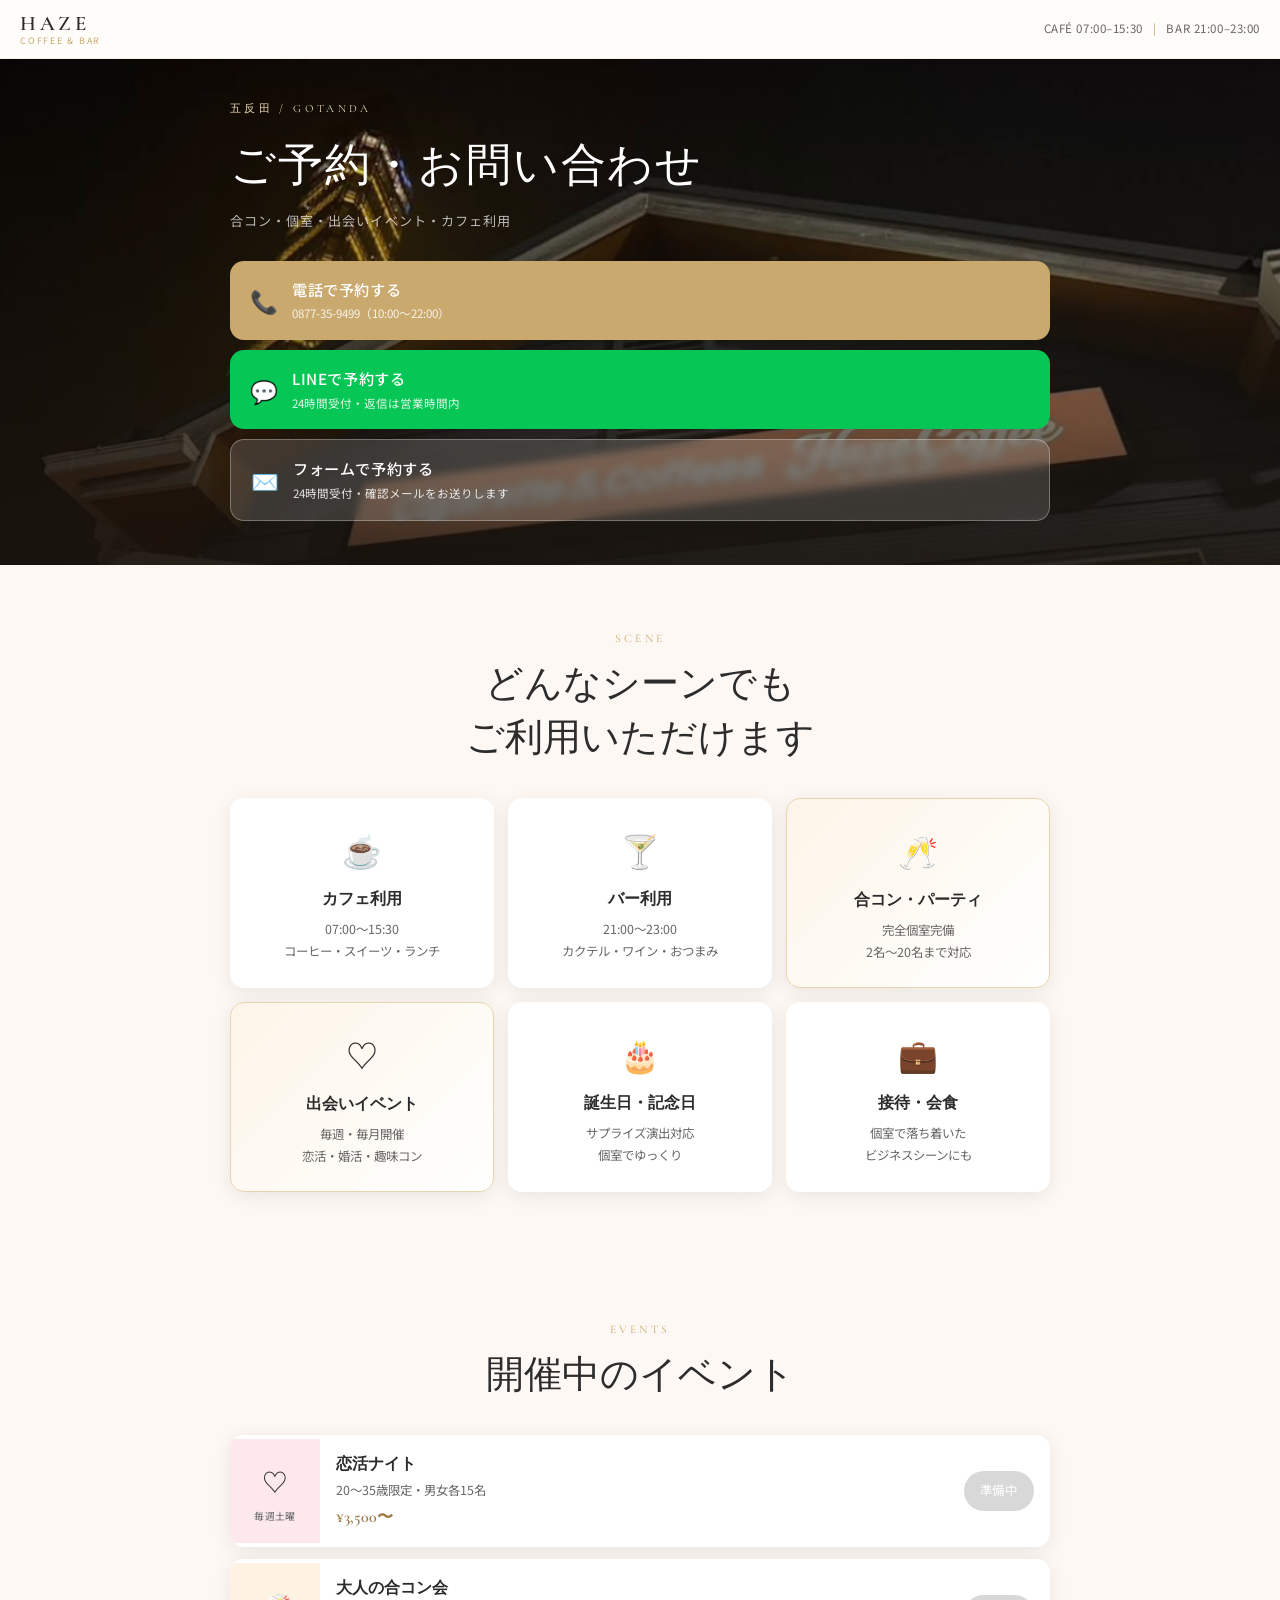
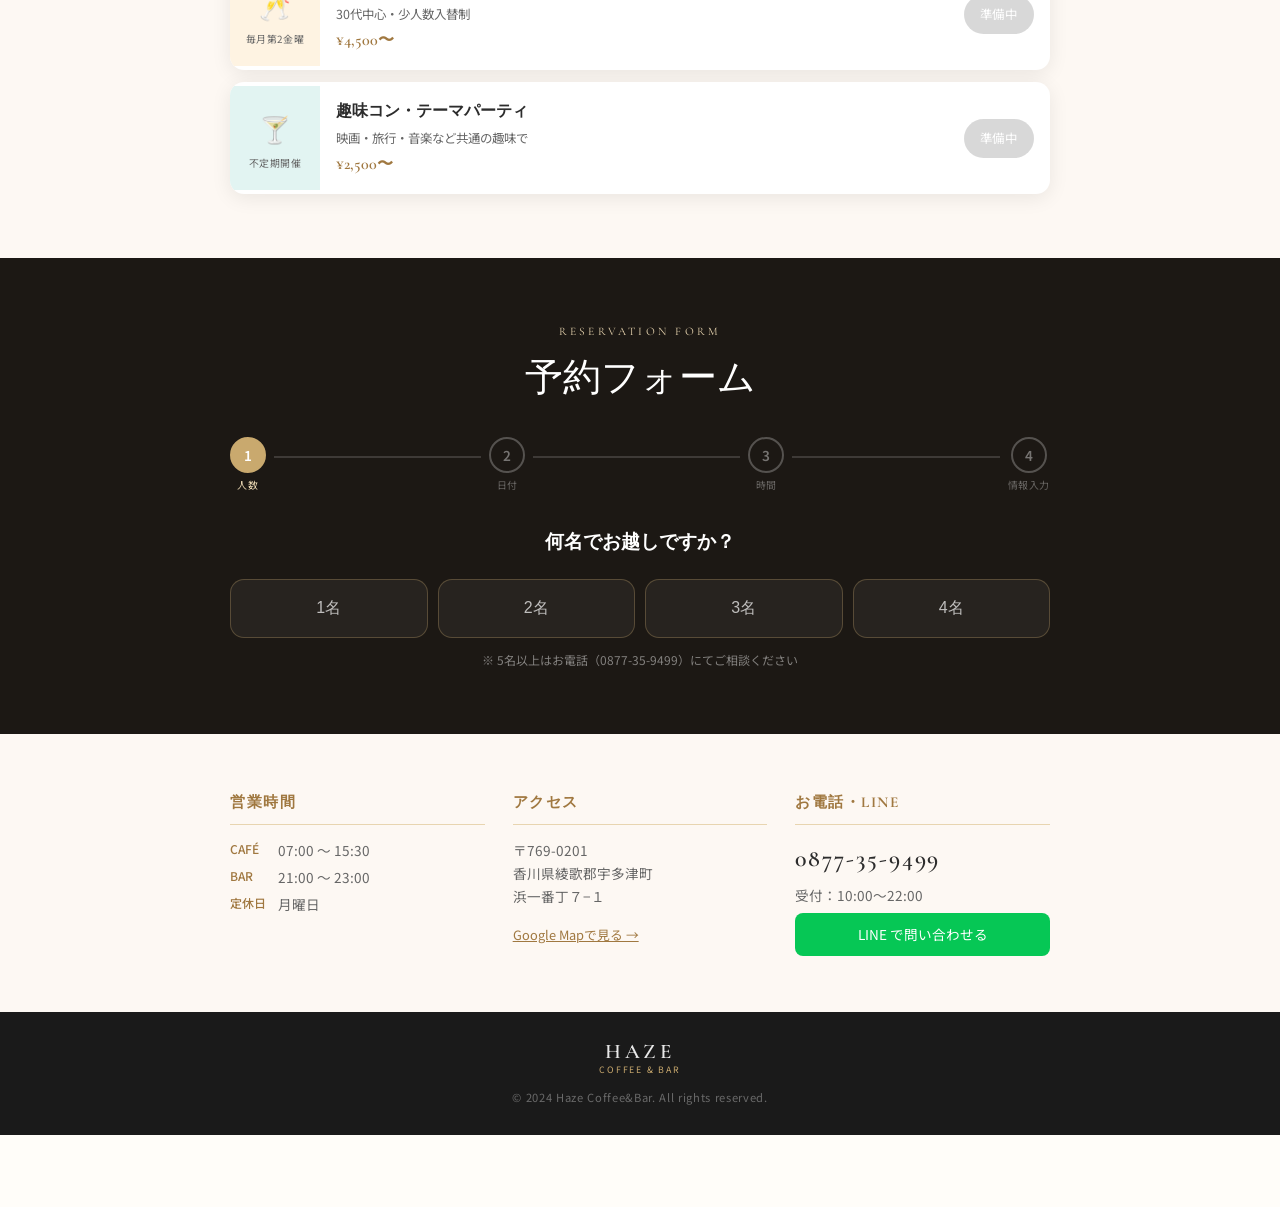
==== lp.html @ 1485261c "個室削除・2時間ブロック・キャンセル4スロット復元" ====
<!DOCTYPE html>
<html lang="ja">
<head>
  <meta charset="UTF-8">
  <meta name="viewport" content="width=device-width, initial-scale=1.0">
  <title>ご予約 | Haze Coffee&Bar</title>
  <meta name="description" content="Haze Coffee&Bar のご予約はこちら。合コン・個室・出会いイベント・カフェ利用など、お気軽にご予約ください。">
  <link rel="stylesheet" href="lp.css">
  <link rel="preconnect" href="https://fonts.googleapis.com">
  <link rel="preconnect" href="https://fonts.gstatic.com" crossorigin>
  <link href="https://fonts.googleapis.com/css2?family=Cormorant+Garamond:wght@300;400;600&family=Noto+Sans+JP:wght@300;400;500&display=swap" rel="stylesheet">
</head>
<body>

  <!-- ===== HEADER ===== -->
  <header class="lp-header">
    <a href="index.html" class="lp-logo">
      <span class="logo-main">HAZE</span>
      <span class="logo-sub">COFFEE &amp; BAR</span>
    </a>
    <div class="lp-header__hours">
      <span>CAFÉ 07:00–15:30</span>
      <span class="sep">|</span>
      <span>BAR 21:00–23:00</span>
    </div>
  </header>

  <!-- ===== HERO ===== -->
  <section class="lp-hero">
    <div class="lp-hero__img-wrap">
      <img src="images/img02_exterior.jpg" alt="外観・看板" class="lp-hero__img">
      <div class="lp-hero__overlay"></div>
    </div>
    <div class="lp-hero__content">
      <p class="lp-hero__eyebrow">五反田 / GOTANDA</p>
      <h1 class="lp-hero__title">ご予約・お問い合わせ</h1>
      <p class="lp-hero__sub">合コン・個室・出会いイベント・カフェ利用</p>
      <div class="lp-hero__cta-group">
        <a href="tel:0877-35-9499" class="cta-btn cta-btn--phone">
          <span class="cta-btn__icon">📞</span>
          <span class="cta-btn__text">
            <span class="cta-btn__label">電話で予約する</span>
            <span class="cta-btn__note">0877-35-9499（10:00〜22:00）</span>
          </span>
        </a>
        <a href="#" class="cta-btn cta-btn--line">
          <span class="cta-btn__icon">💬</span>
          <span class="cta-btn__text">
            <span class="cta-btn__label">LINEで予約する</span>
            <span class="cta-btn__note">24時間受付・返信は営業時間内</span>
          </span>
        </a>
        <a href="#form" class="cta-btn cta-btn--form">
          <span class="cta-btn__icon">✉️</span>
          <span class="cta-btn__text">
            <span class="cta-btn__label">フォームで予約する</span>
            <span class="cta-btn__note">24時間受付・確認メールをお送りします</span>
          </span>
        </a>
      </div>
    </div>
  </section>

  <!-- ===== USAGE SCENE ===== -->
  <section class="lp-scene">
    <div class="lp-container">
      <p class="lp-label">SCENE</p>
      <h2 class="lp-title">どんなシーンでも<br>ご利用いただけます</h2>
      <div class="scene-grid">
        <div class="scene-card">
          <div class="scene-card__icon">☕</div>
          <h3>カフェ利用</h3>
          <p>07:00〜15:30<br>コーヒー・スイーツ・ランチ</p>
        </div>
        <div class="scene-card">
          <div class="scene-card__icon">🍸</div>
          <h3>バー利用</h3>
          <p>21:00〜23:00<br>カクテル・ワイン・おつまみ</p>
        </div>
        <div class="scene-card highlight">
          <div class="scene-card__icon">🥂</div>
          <h3>合コン・パーティ</h3>
          <p>完全個室完備<br>2名〜20名まで対応</p>
        </div>
        <div class="scene-card highlight">
          <div class="scene-card__icon">♡</div>
          <h3>出会いイベント</h3>
          <p>毎週・毎月開催<br>恋活・婚活・趣味コン</p>
        </div>
        <div class="scene-card">
          <div class="scene-card__icon">🎂</div>
          <h3>誕生日・記念日</h3>
          <p>サプライズ演出対応<br>個室でゆっくり</p>
        </div>
        <div class="scene-card">
          <div class="scene-card__icon">💼</div>
          <h3>接待・会食</h3>
          <p>個室で落ち着いた<br>ビジネスシーンにも</p>
        </div>
      </div>
    </div>
  </section>

  <!-- ===== EVENTS ===== -->
  <section class="lp-events">
    <div class="lp-container">
      <p class="lp-label">EVENTS</p>
      <h2 class="lp-title">開催中のイベント</h2>
      <div class="event-list">
        <div class="event-item">
          <div class="event-item__left pink-bg">
            <span class="event-emoji">♡</span>
            <span class="event-freq">毎週土曜</span>
          </div>
          <div class="event-item__right">
            <h3>恋活ナイト</h3>
            <p>20〜35歳限定・男女各15名</p>
            <span class="event-price">¥3,500〜</span>
          </div>
          <a href="javascript:void(0)" class="event-apply btn--coming-soon">準備中</a>
        </div>
        <div class="event-item">
          <div class="event-item__left amber-bg">
            <span class="event-emoji">🥂</span>
            <span class="event-freq">毎月第2金曜</span>
          </div>
          <div class="event-item__right">
            <h3>大人の合コン会</h3>
            <p>30代中心・少人数入替制</p>
            <span class="event-price">¥4,500〜</span>
          </div>
          <a href="javascript:void(0)" class="event-apply btn--coming-soon">準備中</a>
        </div>
        <div class="event-item">
          <div class="event-item__left teal-bg">
            <span class="event-emoji">🍸</span>
            <span class="event-freq">不定期開催</span>
          </div>
          <div class="event-item__right">
            <h3>趣味コン・テーマパーティ</h3>
            <p>映画・旅行・音楽など共通の趣味で</p>
            <span class="event-price">¥2,500〜</span>
          </div>
          <a href="javascript:void(0)" class="event-apply btn--coming-soon">準備中</a>
        </div>
      </div>
    </div>
  </section>

  <!-- ===== FORM ===== -->
  <section class="lp-form" id="form">
    <div class="lp-container">
      <p class="lp-label light">RESERVATION FORM</p>
      <h2 class="lp-title light">予約フォーム</h2>

      <!-- ステップ表示 -->
      <div class="steps-bar">
        <div class="step-dot active" data-step="1"><span>1</span><small>人数</small></div>
        <div class="step-line"></div>
        <div class="step-dot" data-step="2"><span>2</span><small>日付</small></div>
        <div class="step-line"></div>
        <div class="step-dot" data-step="3"><span>3</span><small>時間</small></div>
        <div class="step-line"></div>
        <div class="step-dot" data-step="4"><span>4</span><small>情報入力</small></div>
      </div>

      <!-- STEP 1：人数＋席タイプ -->
      <div class="step-panel active" id="step1">
        <h3 class="step-title">何名でお越しですか？</h3>
        <div class="guest-grid">
          <button class="guest-btn" data-num="1">1名</button>
          <button class="guest-btn" data-num="2">2名</button>
          <button class="guest-btn" data-num="3">3名</button>
          <button class="guest-btn" data-num="4">4名</button>
        </div>
        <p class="step-note">※ 5名以上はお電話（0877-35-9499）にてご相談ください</p>

        <!-- 席タイプ選択（人数選択後に表示） -->
        <div id="seatTypeGroup" style="display:none">
          <h3 class="step-title" style="margin-top:28px">ご希望の席タイプは？</h3>
          <div class="seat-type-grid">
            <button class="seat-btn" data-type="table">🪑 テーブル席</button>
            <button class="seat-btn" data-type="counter">🍺 カウンター</button>
          </div>
        </div>
      </div>

      <!-- STEP 2：日付 -->
      <div class="step-panel" id="step2">
        <h3 class="step-title">ご希望の日付を選んでください</h3>
        <input type="date" id="pickDate" class="date-input">
        <p class="step-note">※ 月曜日は定休日です</p>
        <div class="step-nav">
          <button class="back-btn" onclick="goStep(1)">← 戻る</button>
          <button class="next-btn" id="dateNextBtn" disabled>次へ →</button>
        </div>
      </div>

      <!-- STEP 3：時間 -->
      <div class="step-panel" id="step3">
        <h3 class="step-title">ご希望の時間を選んでください</h3>
        <div id="timeLoading" class="time-loading">空き状況を確認中...</div>
        <div id="timeError" class="time-error" style="display:none"></div>
        <div id="cafeTimes" style="display:none">
          <p class="time-section-label">☕ CAFÉ TIME（07:00〜15:30）</p>
          <div class="time-grid" id="cafeGrid"></div>
        </div>
        <div id="barTimes" style="display:none">
          <p class="time-section-label">🍸 BAR TIME（21:00〜23:00）</p>
          <div class="time-grid" id="barGrid"></div>
        </div>
        <div class="step-nav">
          <button class="back-btn" onclick="goStep(2)">← 戻る</button>
        </div>
      </div>

      <!-- STEP 4：情報入力 -->
      <div class="step-panel" id="step4">
        <div class="reserve-summary">
          <span id="summaryGuests"></span>
          <span class="sep">｜</span>
          <span id="summaryDate"></span>
          <span class="sep">｜</span>
          <span id="summaryTime"></span>
        </div>

        <form class="lp-reserve-form" id="lpForm" novalidate>
          <input type="hidden" name="guests_num"  id="hiddenGuests">
          <input type="hidden" name="date"         id="hiddenDate">
          <input type="hidden" name="time"         id="hiddenTime">
          <input type="hidden" name="purpose"      id="hiddenPurpose" value="cafe">
          <input type="hidden" name="seat_type"    id="hiddenSeatType" value="table">

          <!-- バー時間帯のみ表示：利用目的（任意） -->
          <div class="lp-form-group" id="barPurposeGroup" style="display:none">
            <label>ご利用目的（任意）</label>
            <div class="purpose-grid bar-purpose-grid">
              <label class="purpose-btn"><input type="radio" name="barPurpose" value="goukon"><span>合コン</span></label>
              <label class="purpose-btn purpose-btn--disabled"><input type="radio" name="barPurpose" value="event" disabled><span>イベント参加<br><small class="coming-tag">準備中</small></span></label>
              <label class="purpose-btn"><input type="radio" name="barPurpose" value="party"><span>貸切パーティ</span></label>
            </div>
            <p class="purpose-note">※ 未選択の場合は通常のバー利用となります</p>
          </div>

          <div class="lp-form-row">
            <div class="lp-form-group">
              <label>お名前 <span class="req">*</span></label>
              <input type="text" name="name" placeholder="山田 太郎" required>
            </div>
            <div class="lp-form-group">
              <label>電話番号 <span class="req">*</span></label>
              <input type="tel" name="phone" placeholder="090-0000-0000" required>
            </div>
          </div>

          <div class="lp-form-group">
            <label>メールアドレス <span class="req">*</span></label>
            <input type="email" name="email" placeholder="example@email.com" required>
          </div>

          <div class="lp-form-group">
            <label>ご要望・ご質問</label>
            <textarea name="message" rows="3" placeholder="アレルギー、サプライズ希望など何でもお気軽に。"></textarea>
          </div>

          <button type="submit" class="lp-submit-btn">予約を確定する</button>
        </form>

        <div class="step-nav" style="margin-top:12px">
          <button class="back-btn" onclick="goStep(3)">← 時間を選び直す</button>
        </div>
      </div>

      <div id="formMessage"></div>
    </div>
  </section>

  <!-- ===== INFO ===== -->
  <section class="lp-info">
    <div class="lp-container">
      <div class="info-grid">
        <div class="info-block">
          <h3>営業時間</h3>
          <dl>
            <dt>CAFÉ</dt><dd>07:00 〜 15:30</dd>
            <dt>BAR</dt><dd>21:00 〜 23:00</dd>
            <dt>定休日</dt><dd>月曜日</dd>
          </dl>
        </div>
        <div class="info-block">
          <h3>アクセス</h3>
          <p>〒769-0201<br>香川県綾歌郡宇多津町<br>浜一番丁７−１</p>
          <a href="https://maps.google.com/maps?q=〒769-0201+香川県綾歌郡宇多津町浜一番丁７−１" target="_blank" rel="noopener" class="map-link">Google Mapで見る →</a>
        </div>
        <div class="info-block">
          <h3>お電話・LINE</h3>
          <a href="tel:0877-35-9499" class="big-phone">0877-35-9499</a>
          <p class="phone-note">受付：10:00〜22:00</p>
          <a href="#" class="line-btn">LINE で問い合わせる</a>
        </div>
      </div>
    </div>
  </section>

  <!-- ===== FOOTER ===== -->
  <footer class="lp-footer">
    <a href="index.html" class="lp-footer__logo">
      <span class="logo-main">HAZE</span>
      <span class="logo-sub">COFFEE &amp; BAR</span>
    </a>
    <p class="lp-footer__copy">&copy; 2024 Haze Coffee&amp;Bar. All rights reserved.</p>
  </footer>

  <!-- ===== FIXED CTA (スマホ用) ===== -->
  <div class="fixed-cta">
    <a href="tel:03-0000-0000" class="fixed-cta__btn fixed-cta__phone">📞 電話</a>
    <a href="#" class="fixed-cta__btn fixed-cta__line">💬 LINE</a>
    <a href="#form" class="fixed-cta__btn fixed-cta__form">✉ 予約フォーム</a>
  </div>

  <script src="lp.js"></script>
</body>
</html>
---- lp.css ----
/* ===== RESET & BASE ===== */
*, *::before, *::after { box-sizing: border-box; margin: 0; padding: 0; }

:root {
  --cream: #fdf8f3;
  --warm-white: #fffdf9;
  --gold: #c9a96e;
  --gold-dark: #a07840;
  --gold-light: #e8d5b0;
  --charcoal: #2c2c2c;
  --dark: #1a1a1a;
  --dark-bar: #1c1814;
  --mid-gray: #666;
  --light-gray: #f5f0ea;
  --pink: #e8758a;
  --pink-light: #fce8ed;
  --amber: #d4870a;
  --amber-light: #fef3e2;
  --teal: #3a8f85;
  --teal-light: #e2f4f2;
  --font-serif: 'Cormorant Garamond', Georgia, serif;
  --font-sans: 'Noto Sans JP', sans-serif;
  --transition: 0.3s ease;
  --shadow: 0 4px 20px rgba(0,0,0,0.08);
  --shadow-hover: 0 8px 32px rgba(0,0,0,0.14);
  --radius: 14px;
}

html { scroll-behavior: smooth; font-size: 16px; }
body {
  font-family: var(--font-sans);
  color: var(--charcoal);
  background: var(--warm-white);
  line-height: 1.7;
  overflow-x: hidden;
  padding-bottom: 72px; /* fixed CTAの高さ分 */
}
a { color: inherit; text-decoration: none; }
img { max-width: 100%; display: block; }

/* ===== CONTAINER ===== */
.lp-container {
  max-width: 860px;
  margin: 0 auto;
  padding: 0 20px;
}

/* ===== LABEL & TITLE ===== */
.lp-label {
  font-family: var(--font-serif);
  font-size: 0.72rem;
  letter-spacing: 0.28em;
  color: var(--gold);
  text-transform: uppercase;
  margin-bottom: 10px;
}
.lp-label.light { color: var(--gold-light); }

.lp-title {
  font-family: var(--font-serif);
  font-size: clamp(1.7rem, 4vw, 2.4rem);
  font-weight: 400;
  line-height: 1.4;
  color: var(--charcoal);
  margin-bottom: 32px;
}
.lp-title.light { color: #fff; }

/* ===== LOGO ===== */
.logo-main {
  font-family: var(--font-serif);
  font-size: 1.3rem;
  font-weight: 600;
  letter-spacing: 0.18em;
}
.logo-sub {
  font-size: 0.55rem;
  letter-spacing: 0.2em;
  color: var(--gold);
  display: block;
}

/* ===== HEADER ===== */
.lp-header {
  position: sticky;
  top: 0;
  z-index: 100;
  background: rgba(255,253,249,0.95);
  backdrop-filter: blur(10px);
  border-bottom: 1px solid rgba(201,169,110,0.15);
  padding: 12px 20px;
  display: flex;
  align-items: center;
  justify-content: space-between;
  gap: 16px;
}
.lp-logo { display: flex; flex-direction: column; line-height: 1.15; }
.lp-logo .logo-main { color: var(--charcoal); }

.lp-header__hours {
  display: flex;
  gap: 10px;
  font-size: 0.72rem;
  color: var(--mid-gray);
  letter-spacing: 0.05em;
  white-space: nowrap;
}
.lp-header__hours .sep { color: var(--gold); }

/* ===== HERO ===== */
.lp-hero {
  position: relative;
  min-height: 500px;
  display: flex;
  align-items: flex-end;
}

.lp-hero__img-wrap {
  position: absolute;
  inset: 0;
  overflow: hidden;
}
.lp-hero__img {
  width: 100%;
  height: 100%;
  object-fit: cover;
  object-position: center 40%;
}
.lp-hero__overlay {
  position: absolute;
  inset: 0;
  background: linear-gradient(to top, rgba(26,20,14,0.85) 0%, rgba(26,20,14,0.3) 60%, transparent 100%);
}

.lp-hero__content {
  position: relative;
  z-index: 2;
  width: 100%;
  max-width: 860px;
  margin: 0 auto;
  padding: 40px 20px 44px;
}

.lp-hero__eyebrow {
  font-family: var(--font-serif);
  font-size: 0.7rem;
  letter-spacing: 0.3em;
  color: var(--gold-light);
  margin-bottom: 10px;
}
.lp-hero__title {
  font-family: var(--font-serif);
  font-size: clamp(1.8rem, 5vw, 2.8rem);
  font-weight: 400;
  color: #fff;
  margin-bottom: 6px;
  letter-spacing: 0.04em;
}
.lp-hero__sub {
  font-size: 0.82rem;
  color: rgba(255,255,255,0.7);
  letter-spacing: 0.08em;
  margin-bottom: 28px;
}

/* ===== CTA BUTTONS ===== */
.lp-hero__cta-group {
  display: flex;
  flex-direction: column;
  gap: 10px;
}

.cta-btn {
  display: flex;
  align-items: center;
  gap: 14px;
  padding: 16px 20px;
  border-radius: var(--radius);
  transition: all var(--transition);
  cursor: pointer;
}
.cta-btn:hover { transform: translateY(-2px); box-shadow: var(--shadow-hover); }

.cta-btn--phone {
  background: var(--gold);
  color: #fff;
}
.cta-btn--phone:hover { background: var(--gold-dark); }

.cta-btn--line {
  background: #06c755;
  color: #fff;
}
.cta-btn--line:hover { background: #05a847; }

.cta-btn--form {
  background: rgba(255,255,255,0.15);
  color: #fff;
  border: 1px solid rgba(255,255,255,0.3);
  backdrop-filter: blur(4px);
}
.cta-btn--form:hover { background: rgba(255,255,255,0.25); }

.cta-btn__icon { font-size: 1.4rem; flex-shrink: 0; }
.cta-btn__text { display: flex; flex-direction: column; gap: 2px; }
.cta-btn__label { font-weight: 500; font-size: 0.95rem; letter-spacing: 0.04em; }
.cta-btn__note { font-size: 0.72rem; opacity: 0.85; }

/* ===== SCENE ===== */
.lp-scene {
  padding: 64px 0;
  background: var(--cream);
  text-align: center;
}

.scene-grid {
  display: grid;
  grid-template-columns: repeat(3, 1fr);
  gap: 14px;
}

.scene-card {
  background: #fff;
  border-radius: var(--radius);
  padding: 24px 16px;
  box-shadow: var(--shadow);
  transition: transform var(--transition), box-shadow var(--transition);
}
.scene-card:hover { transform: translateY(-4px); box-shadow: var(--shadow-hover); }
.scene-card.highlight {
  background: linear-gradient(135deg, #fdf5e8 0%, #fff 100%);
  border: 1.5px solid var(--gold-light);
}

.scene-card__icon { font-size: 2rem; margin-bottom: 10px; }
.scene-card h3 {
  font-family: var(--font-serif);
  font-size: 1rem;
  font-weight: 600;
  margin-bottom: 6px;
  color: var(--charcoal);
}
.scene-card p {
  font-size: 0.78rem;
  color: var(--mid-gray);
  line-height: 1.7;
}

/* ===== PRIVATE ===== */
.lp-private {
  padding: 64px 0;
  background: var(--warm-white);
  text-align: center;
}

.room-list {
  display: flex;
  flex-direction: column;
  gap: 20px;
}

.room-item {
  display: grid;
  grid-template-columns: 200px 1fr;
  gap: 0;
  background: #fff;
  border-radius: var(--radius);
  overflow: hidden;
  box-shadow: var(--shadow);
  text-align: left;
  position: relative;
  transition: box-shadow var(--transition);
}
.room-item:hover { box-shadow: var(--shadow-hover); }
.room-item--featured { border: 2px solid var(--gold); }

.room-popular {
  position: absolute;
  top: 12px; left: 12px;
  background: var(--gold);
  color: #fff;
  font-size: 0.68rem;
  letter-spacing: 0.06em;
  padding: 3px 10px;
  border-radius: 50px;
  font-weight: 500;
  z-index: 2;
}

.room-item img {
  width: 200px;
  height: 100%;
  object-fit: cover;
}

.room-item__body {
  padding: 20px;
  display: flex;
  flex-direction: column;
  justify-content: center;
  gap: 6px;
}

.room-badge {
  display: inline-block;
  background: var(--light-gray);
  color: var(--gold-dark);
  font-size: 0.7rem;
  letter-spacing: 0.08em;
  padding: 3px 10px;
  border-radius: 50px;
  width: fit-content;
}

.room-item h3 {
  font-family: var(--font-serif);
  font-size: 1.15rem;
  color: var(--charcoal);
}
.room-item p {
  font-size: 0.82rem;
  color: var(--mid-gray);
  line-height: 1.7;
}

.room-cta {
  display: inline-block;
  margin-top: 8px;
  padding: 9px 20px;
  border-radius: 50px;
  border: 1.5px solid var(--charcoal);
  font-size: 0.78rem;
  letter-spacing: 0.06em;
  color: var(--charcoal);
  width: fit-content;
  transition: all var(--transition);
}
.room-cta:hover { background: var(--charcoal); color: #fff; }
.room-cta--gold {
  background: var(--gold);
  color: #fff;
  border-color: var(--gold);
}
.room-cta--gold:hover { background: var(--gold-dark); border-color: var(--gold-dark); }

/* ===== EVENTS ===== */
.lp-events {
  padding: 64px 0;
  background: var(--cream);
  text-align: center;
}

.event-list {
  display: flex;
  flex-direction: column;
  gap: 12px;
}

.event-item {
  background: #fff;
  border-radius: var(--radius);
  overflow: hidden;
  display: flex;
  align-items: center;
  box-shadow: var(--shadow);
  transition: box-shadow var(--transition);
}
.event-item:hover { box-shadow: var(--shadow-hover); }

.event-item__left {
  width: 90px;
  flex-shrink: 0;
  display: flex;
  flex-direction: column;
  align-items: center;
  justify-content: center;
  padding: 20px 10px;
  gap: 6px;
}
.pink-bg { background: var(--pink-light); }
.amber-bg { background: var(--amber-light); }
.teal-bg { background: var(--teal-light); }

.event-emoji { font-size: 1.6rem; }
.event-freq { font-size: 0.62rem; color: var(--mid-gray); letter-spacing: 0.04em; text-align: center; line-height: 1.4; }

.event-item__right {
  flex: 1;
  padding: 16px;
  text-align: left;
}
.event-item h3 {
  font-family: var(--font-serif);
  font-size: 1rem;
  font-weight: 600;
  margin-bottom: 2px;
}
.event-item p { font-size: 0.78rem; color: var(--mid-gray); }
.event-price {
  font-family: var(--font-serif);
  font-size: 1rem;
  font-weight: 600;
  color: var(--gold-dark);
}

.event-apply {
  flex-shrink: 0;
  margin-right: 16px;
  padding: 9px 16px;
  background: var(--gold);
  color: #fff;
  border-radius: 50px;
  font-size: 0.78rem;
  letter-spacing: 0.06em;
  transition: all var(--transition);
  white-space: nowrap;
}
.event-apply:hover { background: var(--gold-dark); transform: translateY(-1px); }

/* ===== FORM ===== */
.lp-form {
  padding: 64px 0;
  background: var(--dark-bar);
  text-align: center;
}

.lp-form__note {
  font-size: 0.8rem;
  color: rgba(255,255,255,0.55);
  margin-bottom: 32px;
  margin-top: -20px;
}

.lp-reserve-form {
  background: rgba(255,255,255,0.05);
  border: 1px solid rgba(201,169,110,0.2);
  border-radius: 20px;
  padding: 32px 28px;
  text-align: left;
}

.lp-form-group { margin-bottom: 20px; }
.lp-form-row {
  display: grid;
  grid-template-columns: 1fr 1fr;
  gap: 16px;
  margin-bottom: 20px;
}

.lp-form-group label {
  display: block;
  font-size: 0.78rem;
  letter-spacing: 0.08em;
  color: rgba(255,255,255,0.65);
  margin-bottom: 8px;
}
.req { color: var(--gold); }

/* Purpose radio grid */
.purpose-grid {
  display: grid;
  grid-template-columns: repeat(3, 1fr);
  gap: 8px;
}
.purpose-btn {
  cursor: pointer;
}
.purpose-btn input { display: none; }
.purpose-btn span {
  display: block;
  padding: 10px 8px;
  border-radius: 8px;
  border: 1.5px solid rgba(201,169,110,0.25);
  font-size: 0.8rem;
  text-align: center;
  color: rgba(255,255,255,0.6);
  transition: all var(--transition);
}
.purpose-btn input:checked + span {
  background: var(--gold);
  border-color: var(--gold);
  color: #fff;
  font-weight: 500;
}
.purpose-btn:hover span { border-color: var(--gold); color: rgba(255,255,255,0.9); }

.lp-form-group input,
.lp-form-group select,
.lp-form-group textarea {
  width: 100%;
  background: rgba(255,255,255,0.07);
  border: 1px solid rgba(201,169,110,0.25);
  border-radius: 8px;
  padding: 12px 14px;
  font-family: var(--font-sans);
  font-size: 0.9rem;
  color: #fff;
  outline: none;
  transition: border-color var(--transition);
}
.lp-form-group input::placeholder,
.lp-form-group textarea::placeholder { color: rgba(255,255,255,0.28); }
.lp-form-group input:focus,
.lp-form-group select:focus,
.lp-form-group textarea:focus { border-color: var(--gold); }
.lp-form-group select option { background: #2c2520; color: #fff; }

.lp-submit-btn {
  width: 100%;
  padding: 16px;
  background: var(--gold);
  color: #fff;
  border: none;
  border-radius: 50px;
  font-family: var(--font-sans);
  font-size: 1rem;
  letter-spacing: 0.1em;
  cursor: pointer;
  transition: all var(--transition);
  font-weight: 500;
}
.lp-submit-btn:hover { background: var(--gold-dark); transform: translateY(-2px); box-shadow: 0 6px 20px rgba(201,169,110,0.4); }

/* ===== INFO ===== */
.lp-info {
  padding: 56px 0;
  background: var(--cream);
}

.info-grid {
  display: grid;
  grid-template-columns: repeat(3, 1fr);
  gap: 28px;
}

.info-block h3 {
  font-family: var(--font-serif);
  font-size: 0.95rem;
  letter-spacing: 0.1em;
  color: var(--gold-dark);
  margin-bottom: 14px;
  padding-bottom: 8px;
  border-bottom: 1px solid var(--gold-light);
}
.info-block dl {
  display: grid;
  grid-template-columns: auto 1fr;
  gap: 4px 12px;
}
.info-block dt { font-size: 0.75rem; color: var(--gold-dark); font-weight: 500; white-space: nowrap; }
.info-block dd { font-size: 0.85rem; color: var(--mid-gray); }
.info-block p { font-size: 0.85rem; color: var(--mid-gray); line-height: 1.7; margin-bottom: 6px; }
.station { font-size: 0.78rem; color: var(--mid-gray); }

.map-link {
  display: inline-block;
  font-size: 0.8rem;
  color: var(--gold-dark);
  text-decoration: underline;
  margin-top: 10px;
  transition: color var(--transition);
}
.map-link:hover { color: var(--charcoal); }

.big-phone {
  display: block;
  font-family: var(--font-serif);
  font-size: 1.5rem;
  font-weight: 600;
  color: var(--charcoal);
  letter-spacing: 0.08em;
  margin-bottom: 4px;
}
.big-phone:hover { color: var(--gold-dark); }
.phone-note { font-size: 0.75rem; color: var(--mid-gray); margin-bottom: 16px; }

.line-btn {
  display: block;
  padding: 10px 16px;
  background: #06c755;
  color: #fff;
  border-radius: 8px;
  font-size: 0.85rem;
  text-align: center;
  transition: background var(--transition);
}
.line-btn:hover { background: #05a847; }

/* ===== FOOTER ===== */
.lp-footer {
  background: var(--dark);
  padding: 28px 20px;
  display: flex;
  flex-direction: column;
  align-items: center;
  gap: 12px;
}
.lp-footer__logo { display: flex; flex-direction: column; align-items: center; line-height: 1.2; }
.lp-footer__logo .logo-main { color: rgba(255,255,255,0.9); }
.lp-footer__copy { font-size: 0.7rem; color: rgba(255,255,255,0.35); letter-spacing: 0.06em; }

/* ===== FIXED CTA ===== */
.fixed-cta {
  position: fixed;
  bottom: 0; left: 0; right: 0;
  z-index: 200;
  display: flex;
  height: 60px;
  box-shadow: 0 -2px 16px rgba(0,0,0,0.15);
}
.fixed-cta__btn {
  flex: 1;
  display: flex;
  align-items: center;
  justify-content: center;
  font-size: 0.8rem;
  font-weight: 500;
  letter-spacing: 0.04em;
  color: #fff;
  transition: opacity var(--transition);
  gap: 6px;
}
.fixed-cta__btn:hover { opacity: 0.9; }
.fixed-cta__phone { background: var(--gold); }
.fixed-cta__line { background: #06c755; }
.fixed-cta__form { background: var(--charcoal); }

/* ===== STEPS BAR ===== */
.steps-bar {
  display: flex;
  align-items: center;
  justify-content: center;
  margin-bottom: 32px;
  gap: 0;
}
.step-dot {
  display: flex;
  flex-direction: column;
  align-items: center;
  gap: 4px;
}
.step-dot span {
  width: 36px; height: 36px;
  border-radius: 50%;
  border: 2px solid rgba(255,255,255,0.25);
  color: rgba(255,255,255,0.4);
  font-size: 0.85rem;
  font-weight: 600;
  display: flex; align-items: center; justify-content: center;
  transition: all 0.3s;
}
.step-dot small {
  font-size: 0.62rem;
  color: rgba(255,255,255,0.35);
  letter-spacing: 0.06em;
}
.step-dot.active span {
  background: var(--gold);
  border-color: var(--gold);
  color: #fff;
}
.step-dot.active small { color: var(--gold-light); }
.step-dot.completed span {
  background: rgba(201,169,110,0.3);
  border-color: var(--gold);
  color: var(--gold-light);
}
.step-line {
  flex: 1; height: 2px;
  background: rgba(255,255,255,0.15);
  margin: 0 8px;
  margin-bottom: 18px;
}

/* ===== STEP PANELS ===== */
.step-panel { display: none; }
.step-panel.active { display: block; animation: fadeIn 0.3s ease; }
@keyframes fadeIn { from { opacity:0; transform:translateY(10px); } to { opacity:1; transform:translateY(0); } }

.step-title {
  font-family: var(--font-serif);
  font-size: 1.2rem;
  color: #fff;
  text-align: center;
  margin-bottom: 20px;
}
.step-note {
  font-size: 0.75rem;
  color: rgba(255,255,255,0.45);
  text-align: center;
  margin-top: 12px;
}
.step-nav {
  display: flex;
  justify-content: flex-start;
  margin-top: 16px;
}
.back-btn {
  background: none;
  border: 1px solid rgba(255,255,255,0.25);
  color: rgba(255,255,255,0.55);
  padding: 8px 18px;
  border-radius: 50px;
  font-size: 0.8rem;
  cursor: pointer;
  transition: all 0.3s;
}
.back-btn:hover { border-color: rgba(255,255,255,0.5); color: #fff; }
.next-btn {
  background: var(--gold);
  border: none;
  color: #fff;
  padding: 12px 28px;
  border-radius: 50px;
  font-size: 0.9rem;
  cursor: pointer;
  font-weight: 500;
  transition: all 0.3s;
  display: block;
  width: 100%;
  margin-top: 16px;
}
.next-btn:disabled { background: rgba(201,169,110,0.3); cursor: not-allowed; }
.next-btn:not(:disabled):hover { background: var(--gold-dark); }

/* ===== GUEST BUTTONS ===== */
.guest-grid {
  display: grid;
  grid-template-columns: repeat(4, 1fr);
  gap: 10px;
}
.guest-btn {
  padding: 18px 10px;
  border-radius: var(--radius);
  border: 1.5px solid rgba(201,169,110,0.3);
  background: rgba(255,255,255,0.05);
  color: rgba(255,255,255,0.7);
  font-size: 1rem;
  font-weight: 500;
  cursor: pointer;
  transition: all 0.25s;
}
.guest-btn:hover { border-color: var(--gold); color: #fff; }
.guest-btn.selected {
  background: var(--gold);
  border-color: var(--gold);
  color: #fff;
}

/* バー目的選択（4択） */
.bar-purpose-grid {
  grid-template-columns: repeat(2, 1fr) !important;
}
.purpose-note {
  font-size: 0.72rem;
  color: rgba(255,255,255,0.4);
  margin-top: 8px;
}
/* 準備中の目的ボタン */
.purpose-btn--disabled {
  opacity: 0.4;
  cursor: not-allowed;
  pointer-events: none;
}
.coming-tag {
  display: block;
  font-size: 0.62rem;
  color: rgba(255,255,255,0.6);
  margin-top: 2px;
}

/* 席タイプ選択ボタン */
.seat-type-grid {
  display: grid;
  grid-template-columns: repeat(2, 1fr);
  gap: 12px;
}
.seat-btn {
  padding: 20px 10px;
  border-radius: var(--radius);
  border: 1.5px solid rgba(201,169,110,0.3);
  background: rgba(255,255,255,0.05);
  color: rgba(255,255,255,0.75);
  font-size: 1rem;
  cursor: pointer;
  transition: all 0.25s;
}
.seat-btn:hover { border-color: var(--gold); color: #fff; }
.seat-btn.selected { background: var(--gold); border-color: var(--gold); color: #fff; }

/* ===== DATE INPUT ===== */
.date-input {
  width: 100%;
  background: rgba(255,255,255,0.07);
  border: 1px solid rgba(201,169,110,0.25);
  border-radius: 8px;
  padding: 14px 16px;
  font-size: 1rem;
  color: #fff;
  outline: none;
  transition: border-color 0.3s;
}
.date-input:focus { border-color: var(--gold); }

/* ===== TIME SLOTS ===== */
.time-loading {
  text-align: center;
  color: rgba(255,255,255,0.5);
  font-size: 0.9rem;
  padding: 24px;
  animation: pulse 1.5s infinite;
}
@keyframes pulse { 0%,100%{opacity:1} 50%{opacity:0.4} }

.time-error {
  text-align: center;
  color: #ffaaaa;
  font-size: 0.85rem;
  padding: 16px;
  background: rgba(220,53,69,0.1);
  border-radius: 8px;
  border: 1px solid rgba(220,53,69,0.3);
}

.time-section-label {
  font-size: 0.78rem;
  letter-spacing: 0.1em;
  color: var(--gold-light);
  margin: 16px 0 10px;
}
.time-grid {
  display: grid;
  grid-template-columns: repeat(4, 1fr);
  gap: 8px;
  margin-bottom: 8px;
}
.time-btn {
  padding: 12px 4px;
  border-radius: 8px;
  border: 1.5px solid rgba(201,169,110,0.3);
  background: rgba(255,255,255,0.05);
  color: rgba(255,255,255,0.8);
  font-size: 0.82rem;
  cursor: pointer;
  transition: all 0.2s;
  white-space: pre-line;
  line-height: 1.3;
}
.time-btn:hover:not(:disabled) { border-color: var(--gold); color: #fff; background: rgba(201,169,110,0.1); }
.time-btn.selected { background: var(--gold); border-color: var(--gold); color: #fff; }
.time-btn--full { border-color: rgba(255,255,255,0.1); color: rgba(255,255,255,0.25); cursor: not-allowed; }

/* ===== SUMMARY ===== */
.reserve-summary {
  background: rgba(201,169,110,0.15);
  border: 1px solid rgba(201,169,110,0.35);
  border-radius: 10px;
  padding: 12px 16px;
  text-align: center;
  color: var(--gold-light);
  font-size: 0.9rem;
  margin-bottom: 20px;
  letter-spacing: 0.05em;
}
.reserve-summary .sep { margin: 0 8px; opacity: 0.5; }

/* ===== 準備中ボタン ===== */
/* 有効化するときは lp.html の「btn--coming-soon」を削除し
   「href="javascript:void(0)"」を「href="#form"」に戻してください */
.btn--coming-soon {
  opacity: 0.45 !important;
  cursor: not-allowed !important;
  pointer-events: none !important;
  background: #aaa !important;
  border-color: #aaa !important;
  color: #fff !important;
  position: relative;
}

/* ===== FORM MESSAGE ===== */
.form-message {
  padding: 16px 20px;
  border-radius: 10px;
  font-size: 0.9rem;
  line-height: 1.7;
  margin-bottom: 20px;
  white-space: pre-line;
}
.form-message--success {
  background: rgba(6,199,85,0.15);
  border: 1px solid rgba(6,199,85,0.4);
  color: #d4edda;
}
.form-message--error {
  background: rgba(220,53,69,0.15);
  border: 1px solid rgba(220,53,69,0.4);
  color: #f8d7da;
}

/* ===== RESPONSIVE ===== */
@media (max-width: 768px) {
  .scene-grid { grid-template-columns: repeat(2, 1fr); }
  .room-item { grid-template-columns: 130px 1fr; }
  .room-item img { width: 130px; }
  .info-grid { grid-template-columns: 1fr; gap: 24px; }
  .lp-form-row { grid-template-columns: 1fr; }
  .purpose-grid { grid-template-columns: repeat(2, 1fr); }
  .lp-header__hours { display: none; }
}

@media (max-width: 480px) {
  .scene-grid { grid-template-columns: repeat(2, 1fr); }
  .room-item { grid-template-columns: 1fr; }
  .room-item img { width: 100%; height: 180px; }
  .event-item__left { width: 76px; }
  .lp-reserve-form { padding: 24px 16px; }
  .purpose-grid { grid-template-columns: repeat(2, 1fr); }
}
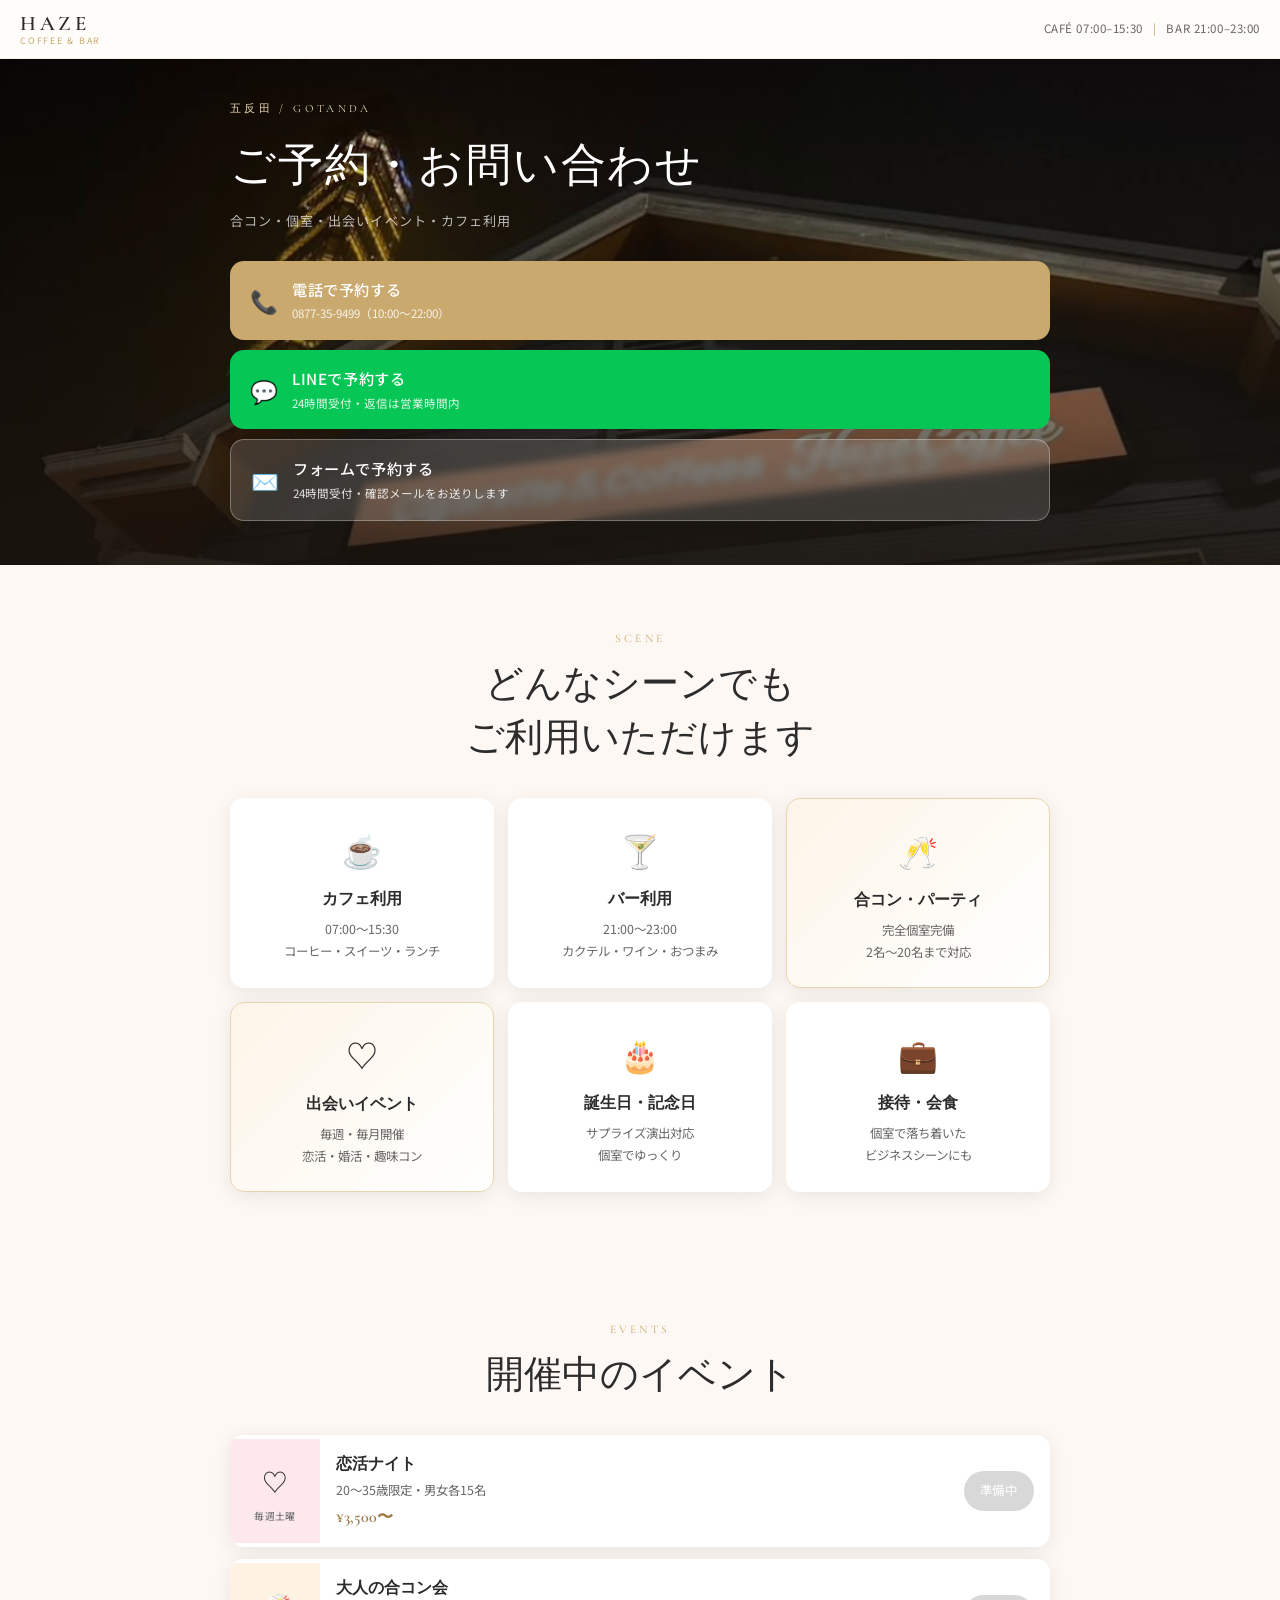
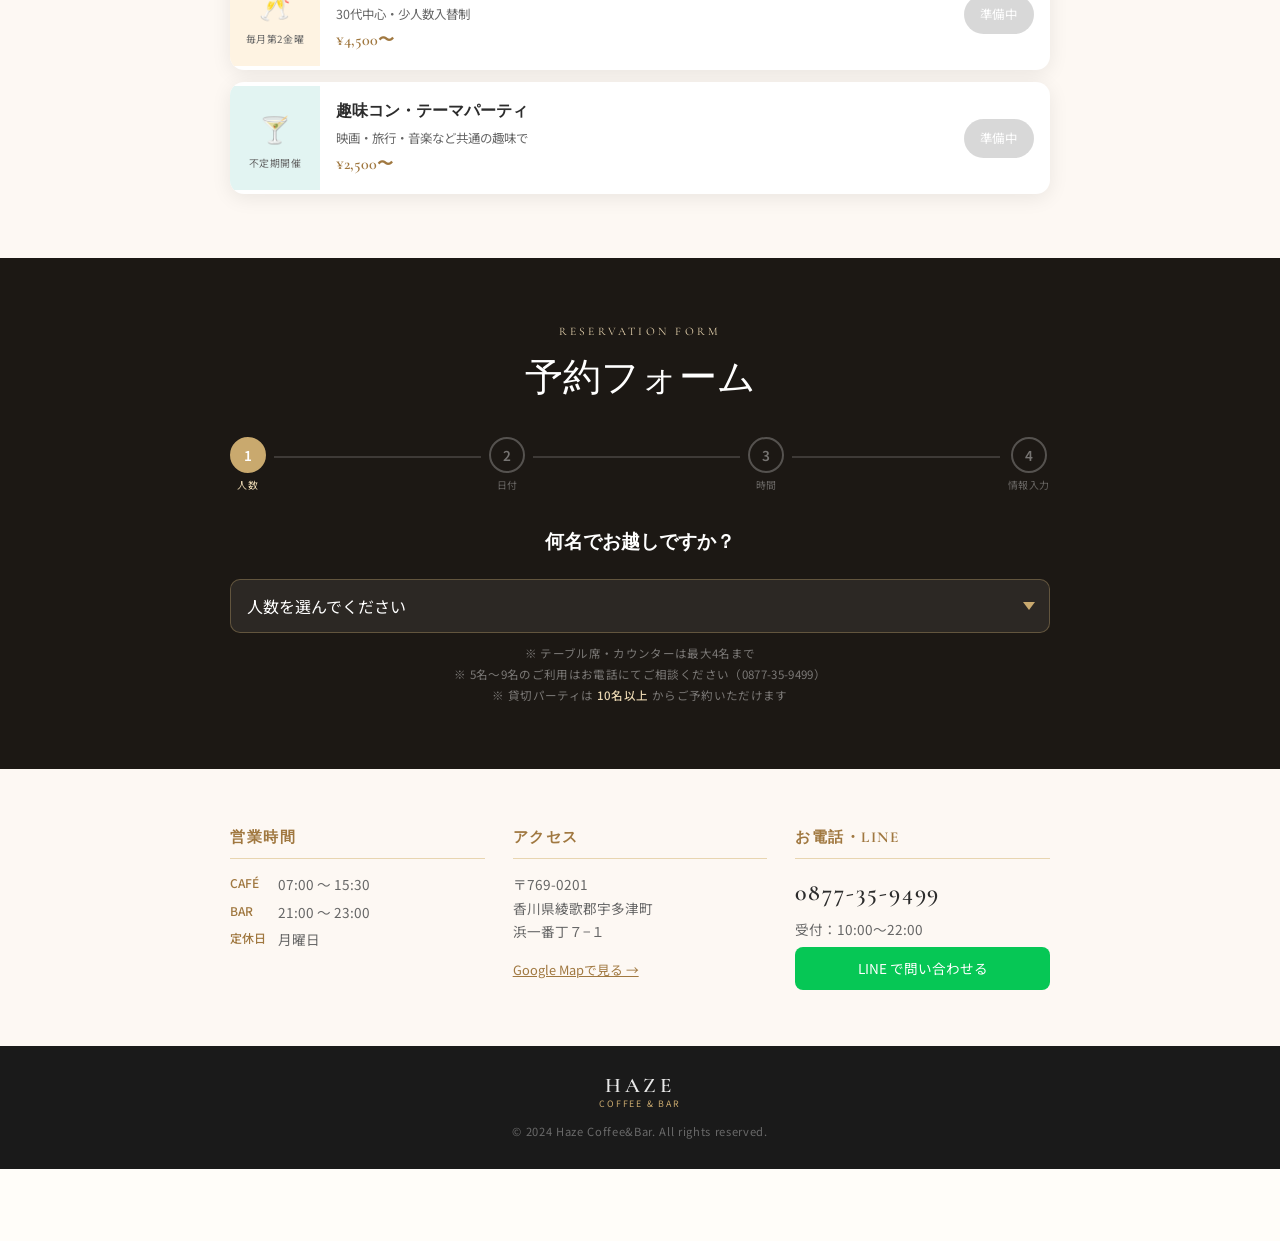
==== commit dd0c1fa8: "人数プルダウン1-20名・貸切10名以上制限・注意書き追加" ====
--- a/lp.html
+++ b/lp.html
@@ -167,13 +167,36 @@
       <!-- STEP 1：人数＋席タイプ -->
       <div class="step-panel active" id="step1">
         <h3 class="step-title">何名でお越しですか？</h3>
-        <div class="guest-grid">
-          <button class="guest-btn" data-num="1">1名</button>
-          <button class="guest-btn" data-num="2">2名</button>
-          <button class="guest-btn" data-num="3">3名</button>
-          <button class="guest-btn" data-num="4">4名</button>
-        </div>
-        <p class="step-note">※ 5名以上はお電話（0877-35-9499）にてご相談ください</p>
+
+        <select id="guestSelect" class="guest-select">
+          <option value="">人数を選んでください</option>
+          <option value="1">1名</option>
+          <option value="2">2名</option>
+          <option value="3">3名</option>
+          <option value="4">4名</option>
+          <option value="5">5名</option>
+          <option value="6">6名</option>
+          <option value="7">7名</option>
+          <option value="8">8名</option>
+          <option value="9">9名</option>
+          <option value="10">10名</option>
+          <option value="11">11名</option>
+          <option value="12">12名</option>
+          <option value="13">13名</option>
+          <option value="14">14名</option>
+          <option value="15">15名</option>
+          <option value="16">16名</option>
+          <option value="17">17名</option>
+          <option value="18">18名</option>
+          <option value="19">19名</option>
+          <option value="20">20名</option>
+        </select>
+
+        <div class="guest-notices">
+          <p class="notice-sm">※ テーブル席・カウンターは最大4名まで</p>
+          <p class="notice-sm">※ 5名〜9名のご利用はお電話にてご相談ください（0877-35-9499）</p>
+          <p class="notice-sm">※ 貸切パーティは <strong>10名以上</strong> からご予約いただけます</p>
+        </div>
 
         <!-- 席タイプ選択（人数選択後に表示） -->
         <div id="seatTypeGroup" style="display:none">
--- a/lp.css
+++ b/lp.css
@@ -747,9 +747,9 @@
   color: #fff;
 }
 
-/* バー目的選択（4択） */
+/* バー目的選択（3択） */
 .bar-purpose-grid {
-  grid-template-columns: repeat(2, 1fr) !important;
+  grid-template-columns: repeat(3, 1fr) !important;
 }
 .purpose-note {
   font-size: 0.72rem;
@@ -787,6 +787,46 @@
 }
 .seat-btn:hover { border-color: var(--gold); color: #fff; }
 .seat-btn.selected { background: var(--gold); border-color: var(--gold); color: #fff; }
+
+/* ===== GUEST SELECT (プルダウン) ===== */
+.guest-select {
+  width: 100%;
+  background: rgba(255,255,255,0.07);
+  border: 1.5px solid rgba(201,169,110,0.35);
+  border-radius: 10px;
+  padding: 14px 16px;
+  font-family: var(--font-sans);
+  font-size: 1rem;
+  color: #fff;
+  outline: none;
+  cursor: pointer;
+  transition: border-color 0.3s;
+  appearance: none;
+  -webkit-appearance: none;
+  background-image: url("data:image/svg+xml,%3Csvg xmlns='http://www.w3.org/2000/svg' width='12' height='8' viewBox='0 0 12 8'%3E%3Cpath fill='%23c9a96e' d='M6 8L0 0h12z'/%3E%3C/svg%3E");
+  background-repeat: no-repeat;
+  background-position: right 14px center;
+}
+.guest-select:focus { border-color: var(--gold); }
+.guest-select option { background: #2c2520; color: #fff; }
+
+/* 注意書き */
+.guest-notices {
+  margin-top: 12px;
+  display: flex;
+  flex-direction: column;
+  gap: 4px;
+}
+.notice-sm {
+  font-size: 0.72rem;
+  color: rgba(255,255,255,0.42);
+  letter-spacing: 0.03em;
+  line-height: 1.5;
+}
+.notice-sm strong {
+  color: var(--gold-light);
+  font-weight: 500;
+}
 
 /* ===== DATE INPUT ===== */
 .date-input {
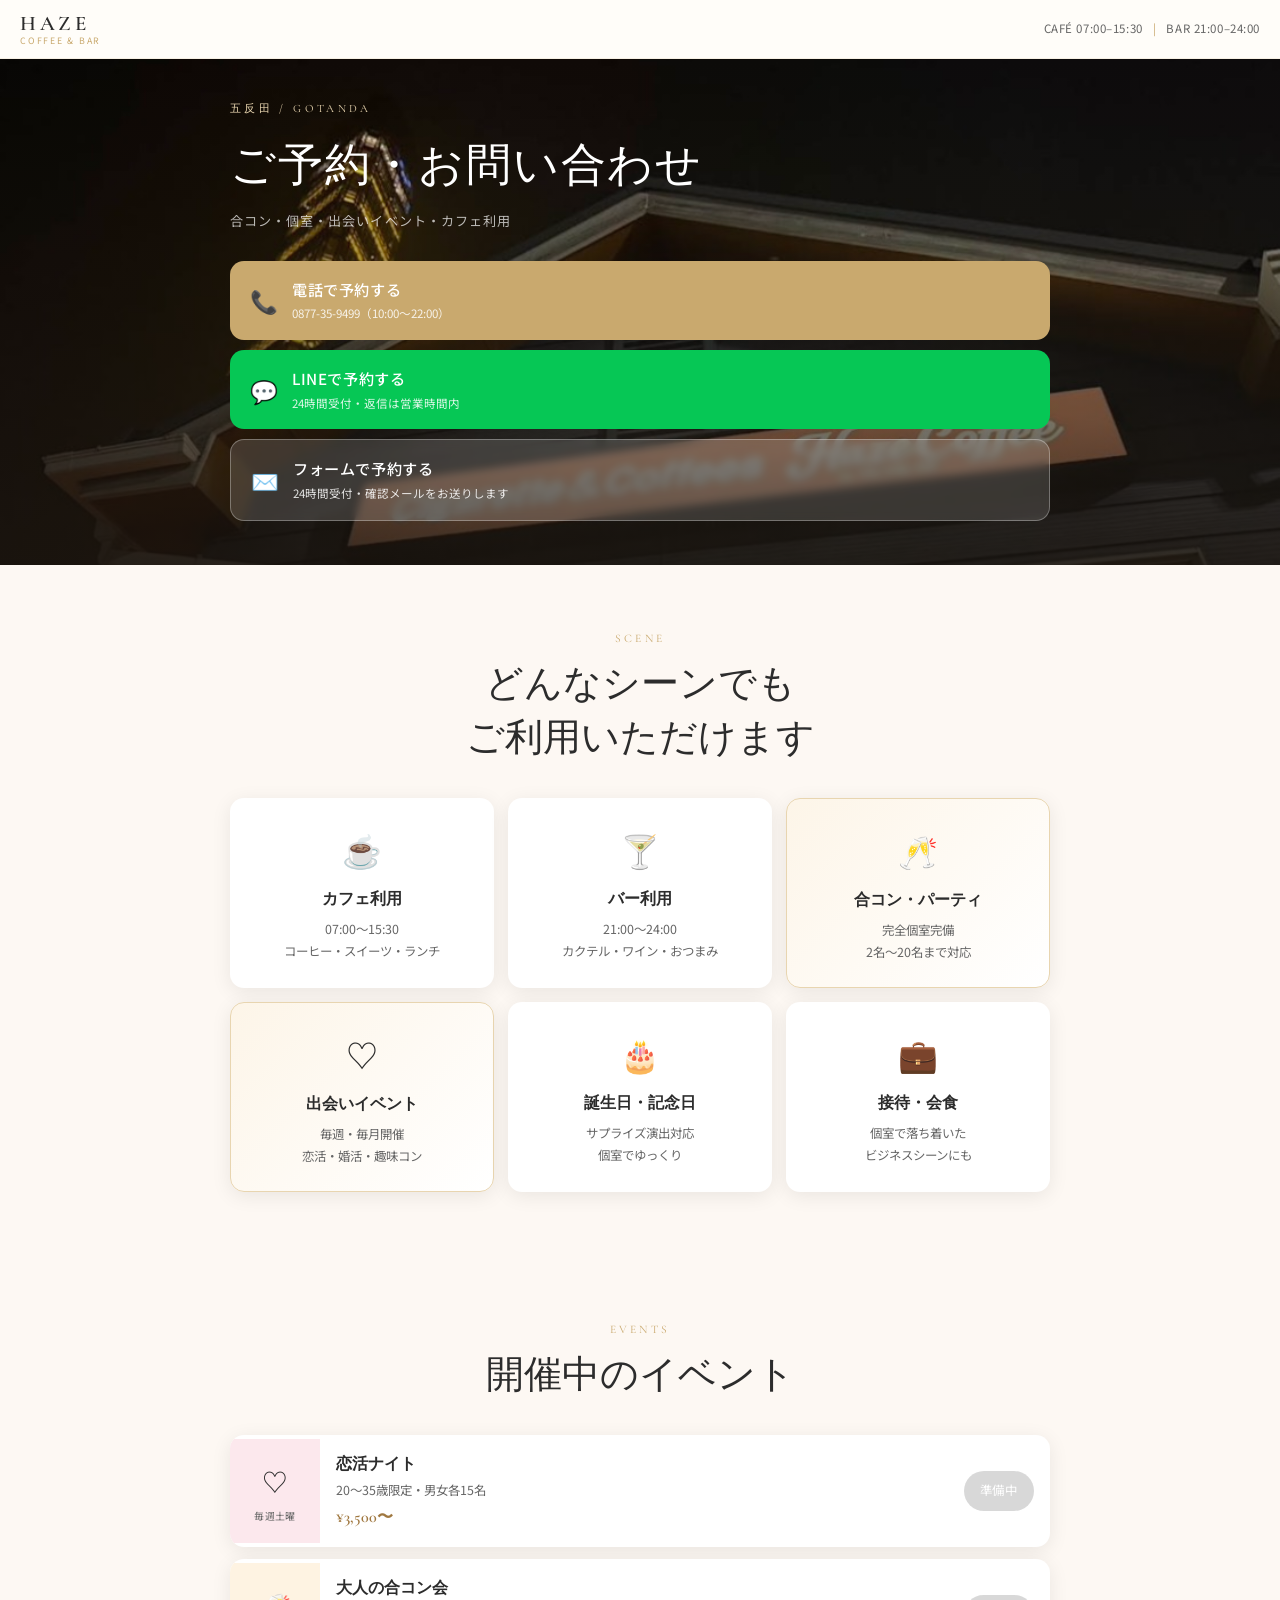
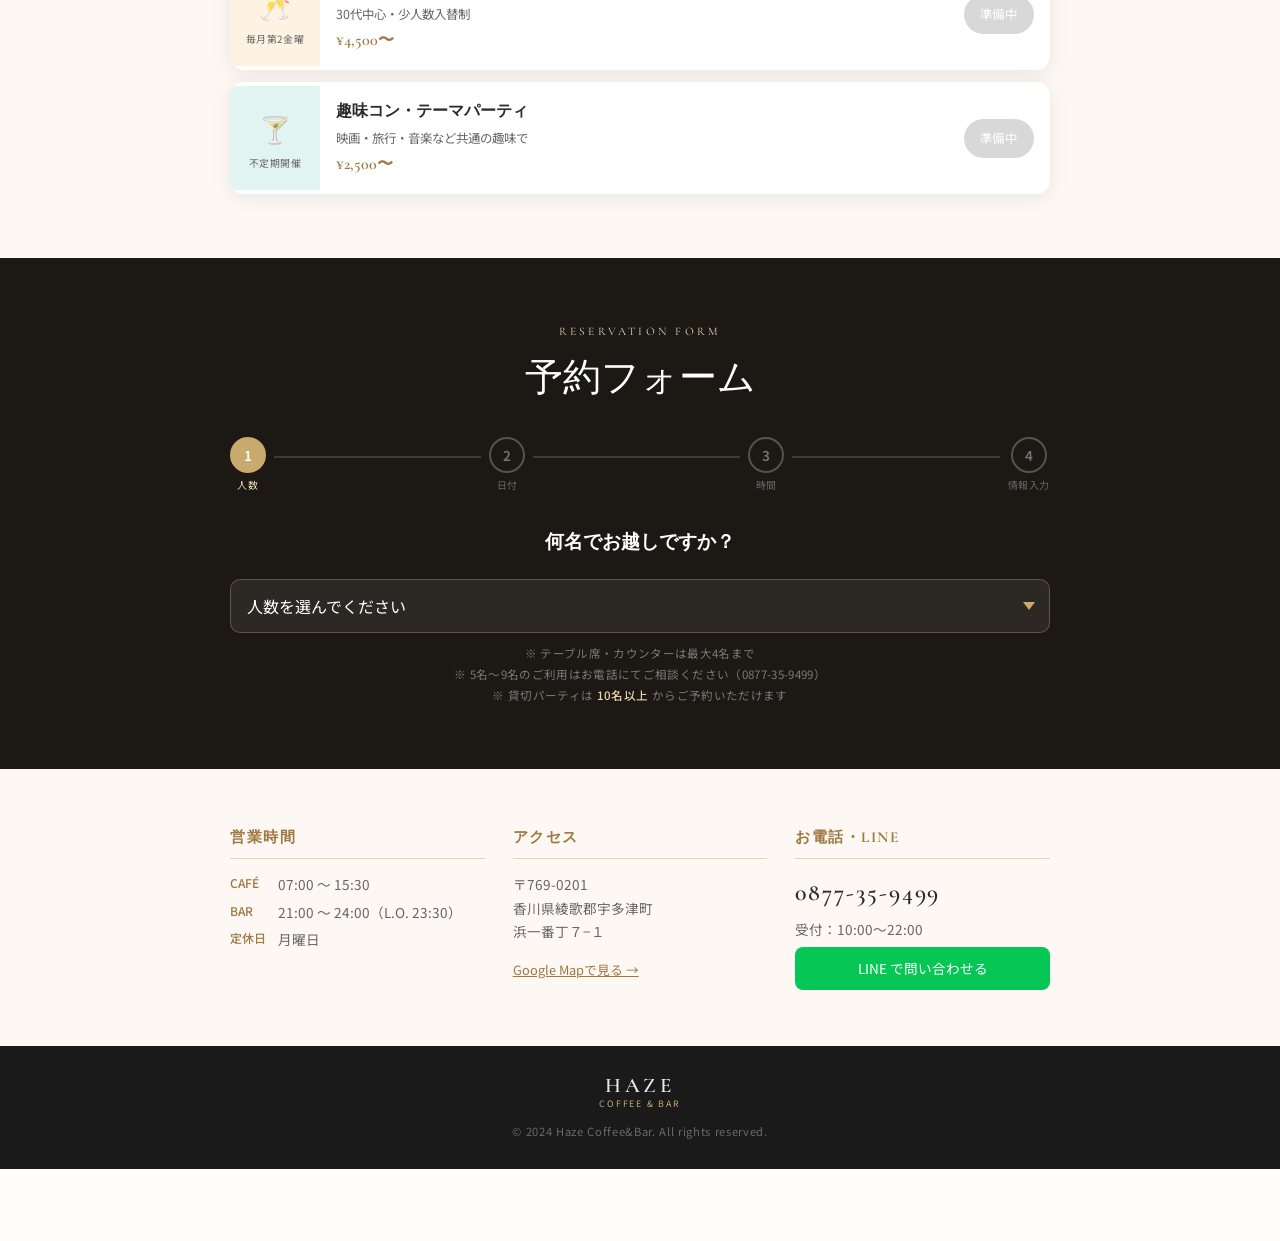
==== commit 87e8e7d3: "バー営業時間を24:00・L.O.23:30に変更" ====
--- a/lp.html
+++ b/lp.html
@@ -21,7 +21,7 @@
     <div class="lp-header__hours">
       <span>CAFÉ 07:00–15:30</span>
       <span class="sep">|</span>
-      <span>BAR 21:00–23:00</span>
+      <span>BAR 21:00–24:00</span>
     </div>
   </header>
 
@@ -75,7 +75,7 @@
         <div class="scene-card">
           <div class="scene-card__icon">🍸</div>
           <h3>バー利用</h3>
-          <p>21:00〜23:00<br>カクテル・ワイン・おつまみ</p>
+          <p>21:00〜24:00<br>カクテル・ワイン・おつまみ</p>
         </div>
         <div class="scene-card highlight">
           <div class="scene-card__icon">🥂</div>
@@ -229,7 +229,7 @@
           <div class="time-grid" id="cafeGrid"></div>
         </div>
         <div id="barTimes" style="display:none">
-          <p class="time-section-label">🍸 BAR TIME（21:00〜23:00）</p>
+          <p class="time-section-label">🍸 BAR TIME（21:00〜23:30 L.O.）</p>
           <div class="time-grid" id="barGrid"></div>
         </div>
         <div class="step-nav">
@@ -306,7 +306,7 @@
           <h3>営業時間</h3>
           <dl>
             <dt>CAFÉ</dt><dd>07:00 〜 15:30</dd>
-            <dt>BAR</dt><dd>21:00 〜 23:00</dd>
+            <dt>BAR</dt><dd>21:00 〜 24:00（L.O. 23:30）</dd>
             <dt>定休日</dt><dd>月曜日</dd>
           </dl>
         </div>
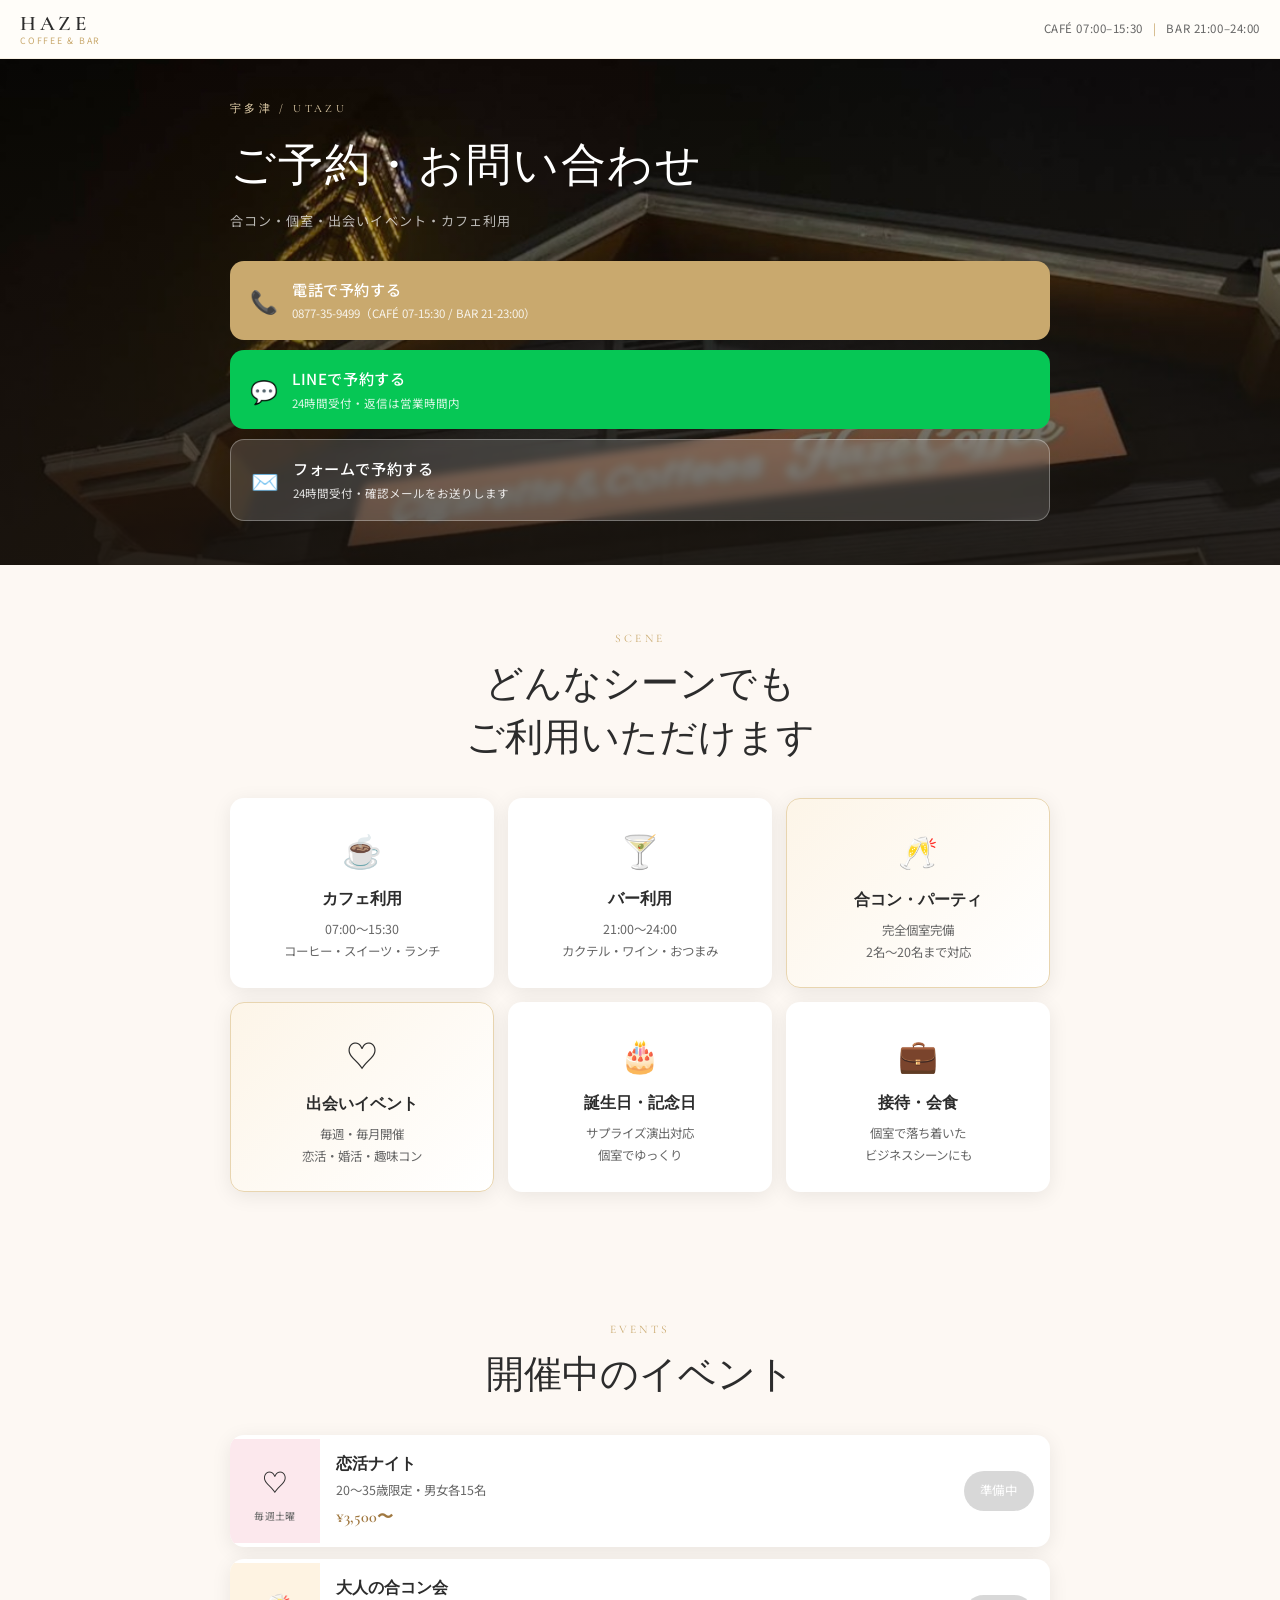
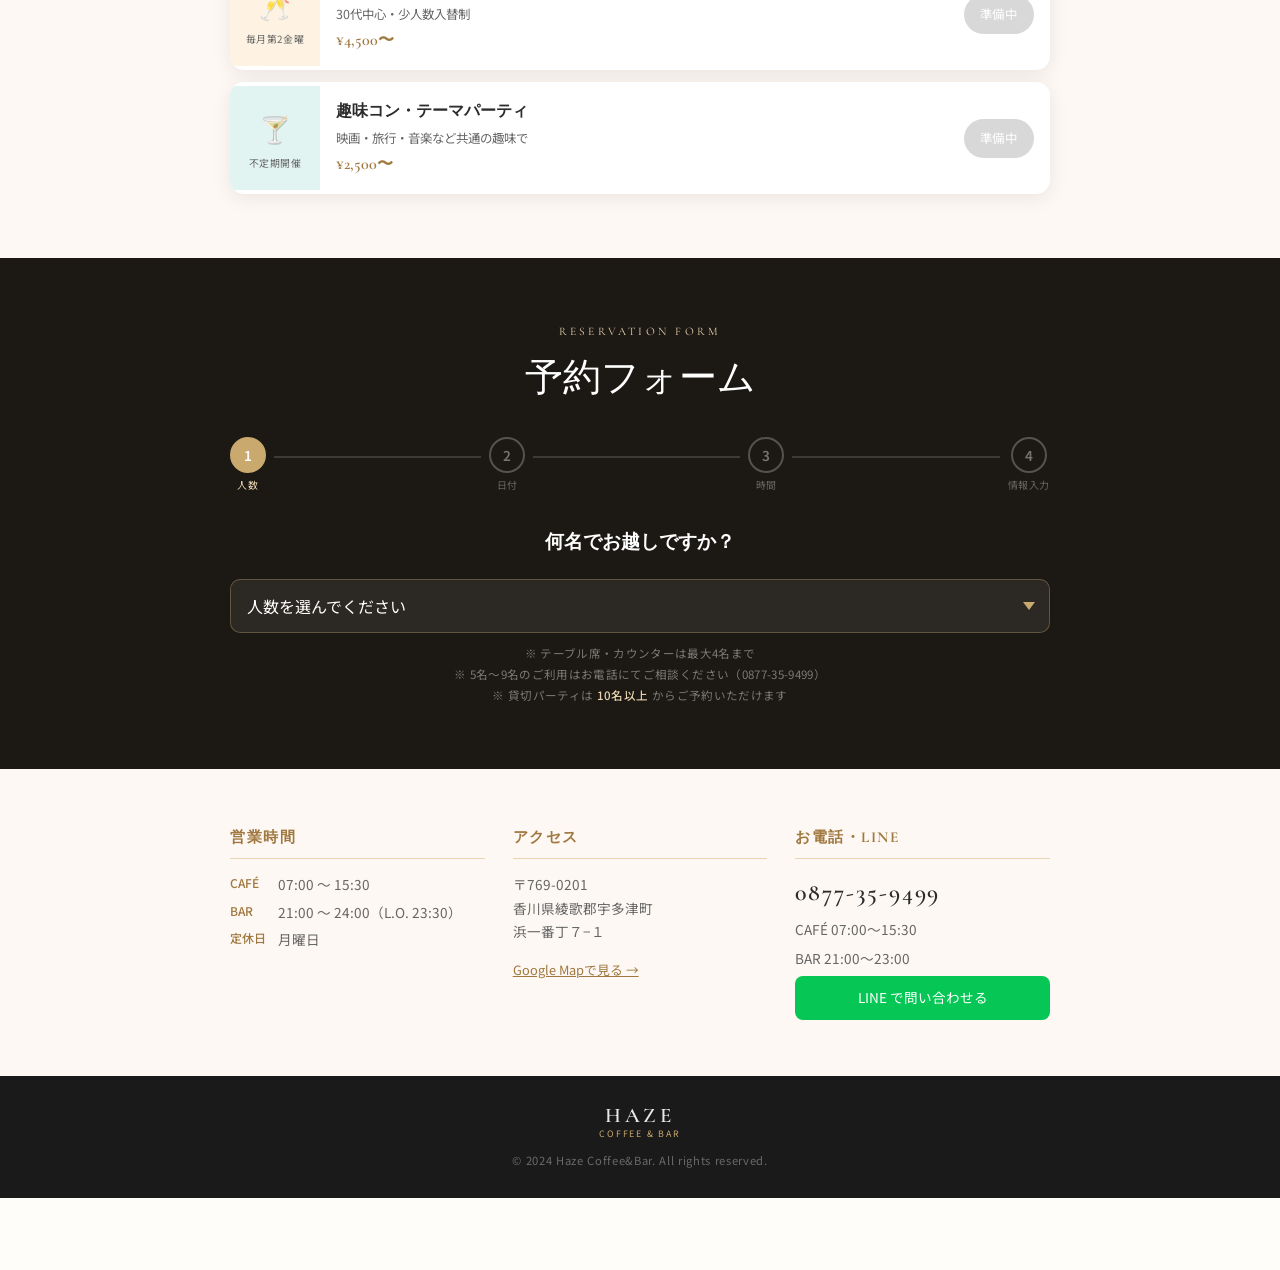
==== commit d316d3cb: "五反田→宇多津、電話受付時間をCAFÉ/BAR表記に変更" ====
--- a/lp.html
+++ b/lp.html
@@ -32,7 +32,7 @@
       <div class="lp-hero__overlay"></div>
     </div>
     <div class="lp-hero__content">
-      <p class="lp-hero__eyebrow">五反田 / GOTANDA</p>
+      <p class="lp-hero__eyebrow">宇多津 / UTAZU</p>
       <h1 class="lp-hero__title">ご予約・お問い合わせ</h1>
       <p class="lp-hero__sub">合コン・個室・出会いイベント・カフェ利用</p>
       <div class="lp-hero__cta-group">
@@ -40,7 +40,7 @@
           <span class="cta-btn__icon">📞</span>
           <span class="cta-btn__text">
             <span class="cta-btn__label">電話で予約する</span>
-            <span class="cta-btn__note">0877-35-9499（10:00〜22:00）</span>
+            <span class="cta-btn__note">0877-35-9499（CAFÉ 07-15:30 / BAR 21-23:00）</span>
           </span>
         </a>
         <a href="#" class="cta-btn cta-btn--line">
@@ -318,7 +318,8 @@
         <div class="info-block">
           <h3>お電話・LINE</h3>
           <a href="tel:0877-35-9499" class="big-phone">0877-35-9499</a>
-          <p class="phone-note">受付：10:00〜22:00</p>
+          <p class="phone-note">CAFÉ 07:00〜15:30</p>
+          <p class="phone-note">BAR 21:00〜23:00</p>
           <a href="#" class="line-btn">LINE で問い合わせる</a>
         </div>
       </div>
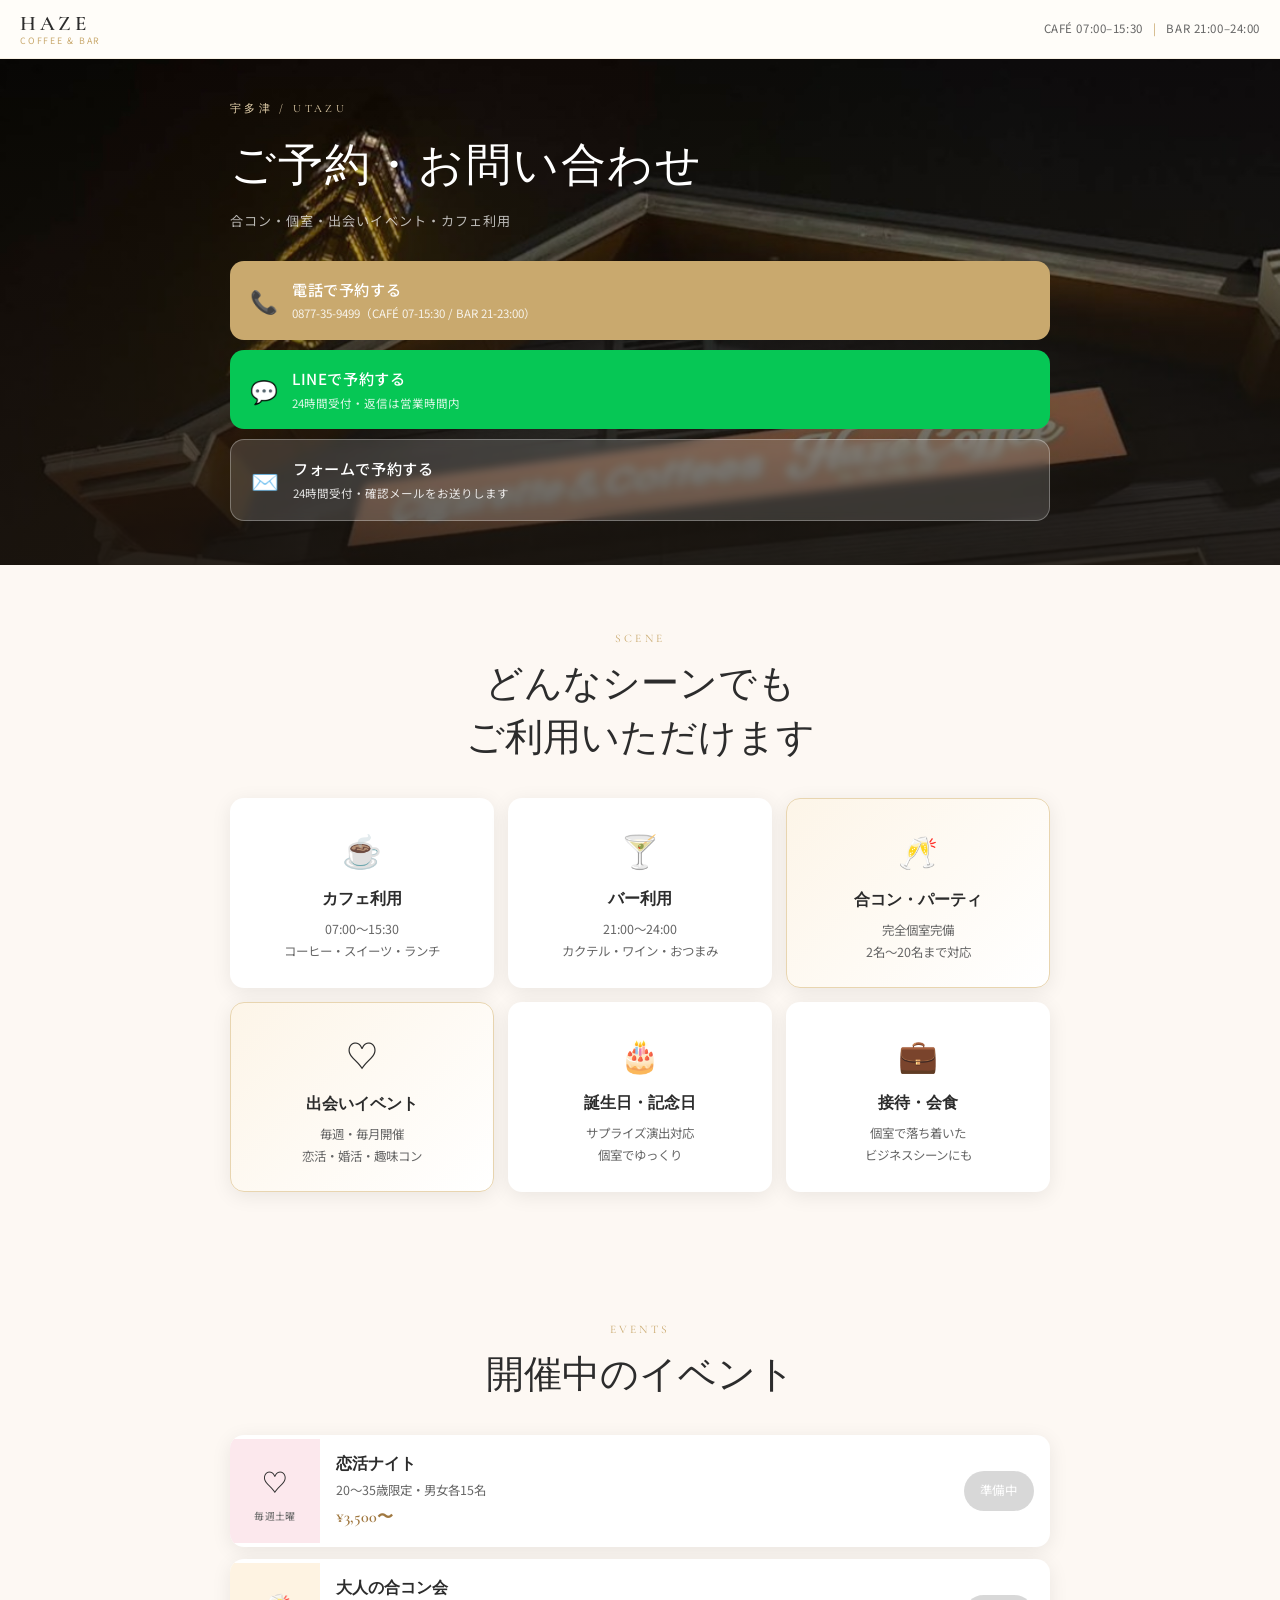
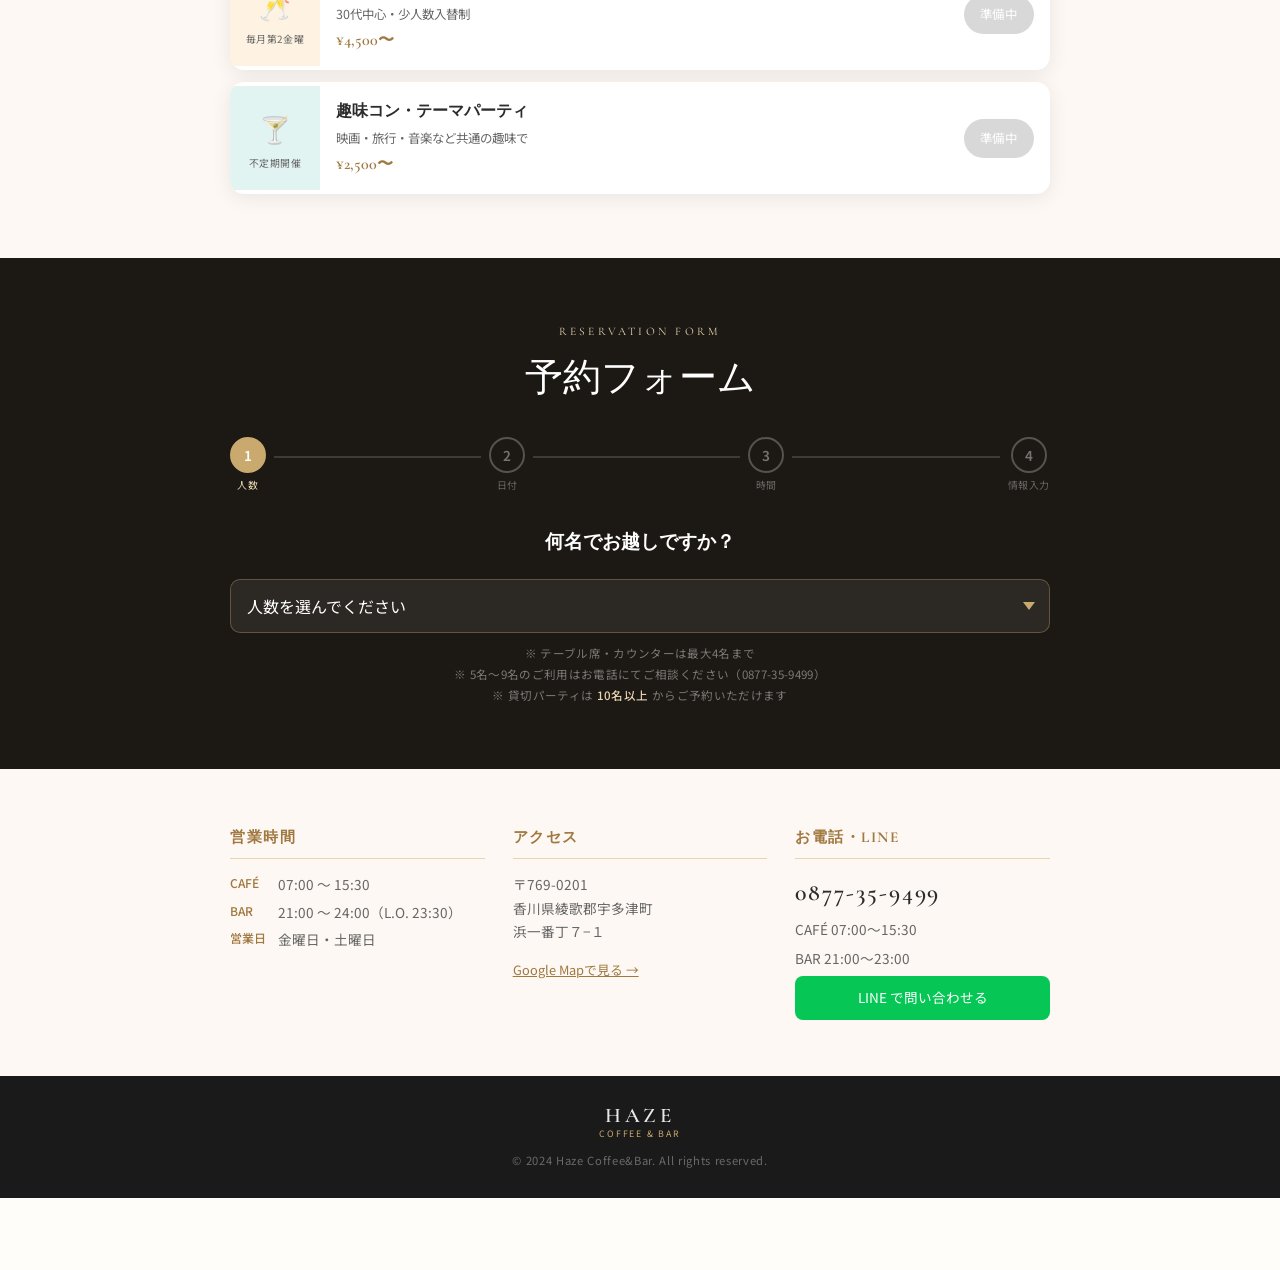
==== commit 2aaa6f12: "営業日を金・土のみに変更・バリデーション更新" ====
--- a/lp.html
+++ b/lp.html
@@ -212,7 +212,7 @@
       <div class="step-panel" id="step2">
         <h3 class="step-title">ご希望の日付を選んでください</h3>
         <input type="date" id="pickDate" class="date-input">
-        <p class="step-note">※ 月曜日は定休日です</p>
+        <p class="step-note">※ 営業日は金曜日・土曜日のみです</p>
         <div class="step-nav">
           <button class="back-btn" onclick="goStep(1)">← 戻る</button>
           <button class="next-btn" id="dateNextBtn" disabled>次へ →</button>
@@ -307,7 +307,7 @@
           <dl>
             <dt>CAFÉ</dt><dd>07:00 〜 15:30</dd>
             <dt>BAR</dt><dd>21:00 〜 24:00（L.O. 23:30）</dd>
-            <dt>定休日</dt><dd>月曜日</dd>
+            <dt>営業日</dt><dd>金曜日・土曜日</dd>
           </dl>
         </div>
         <div class="info-block">
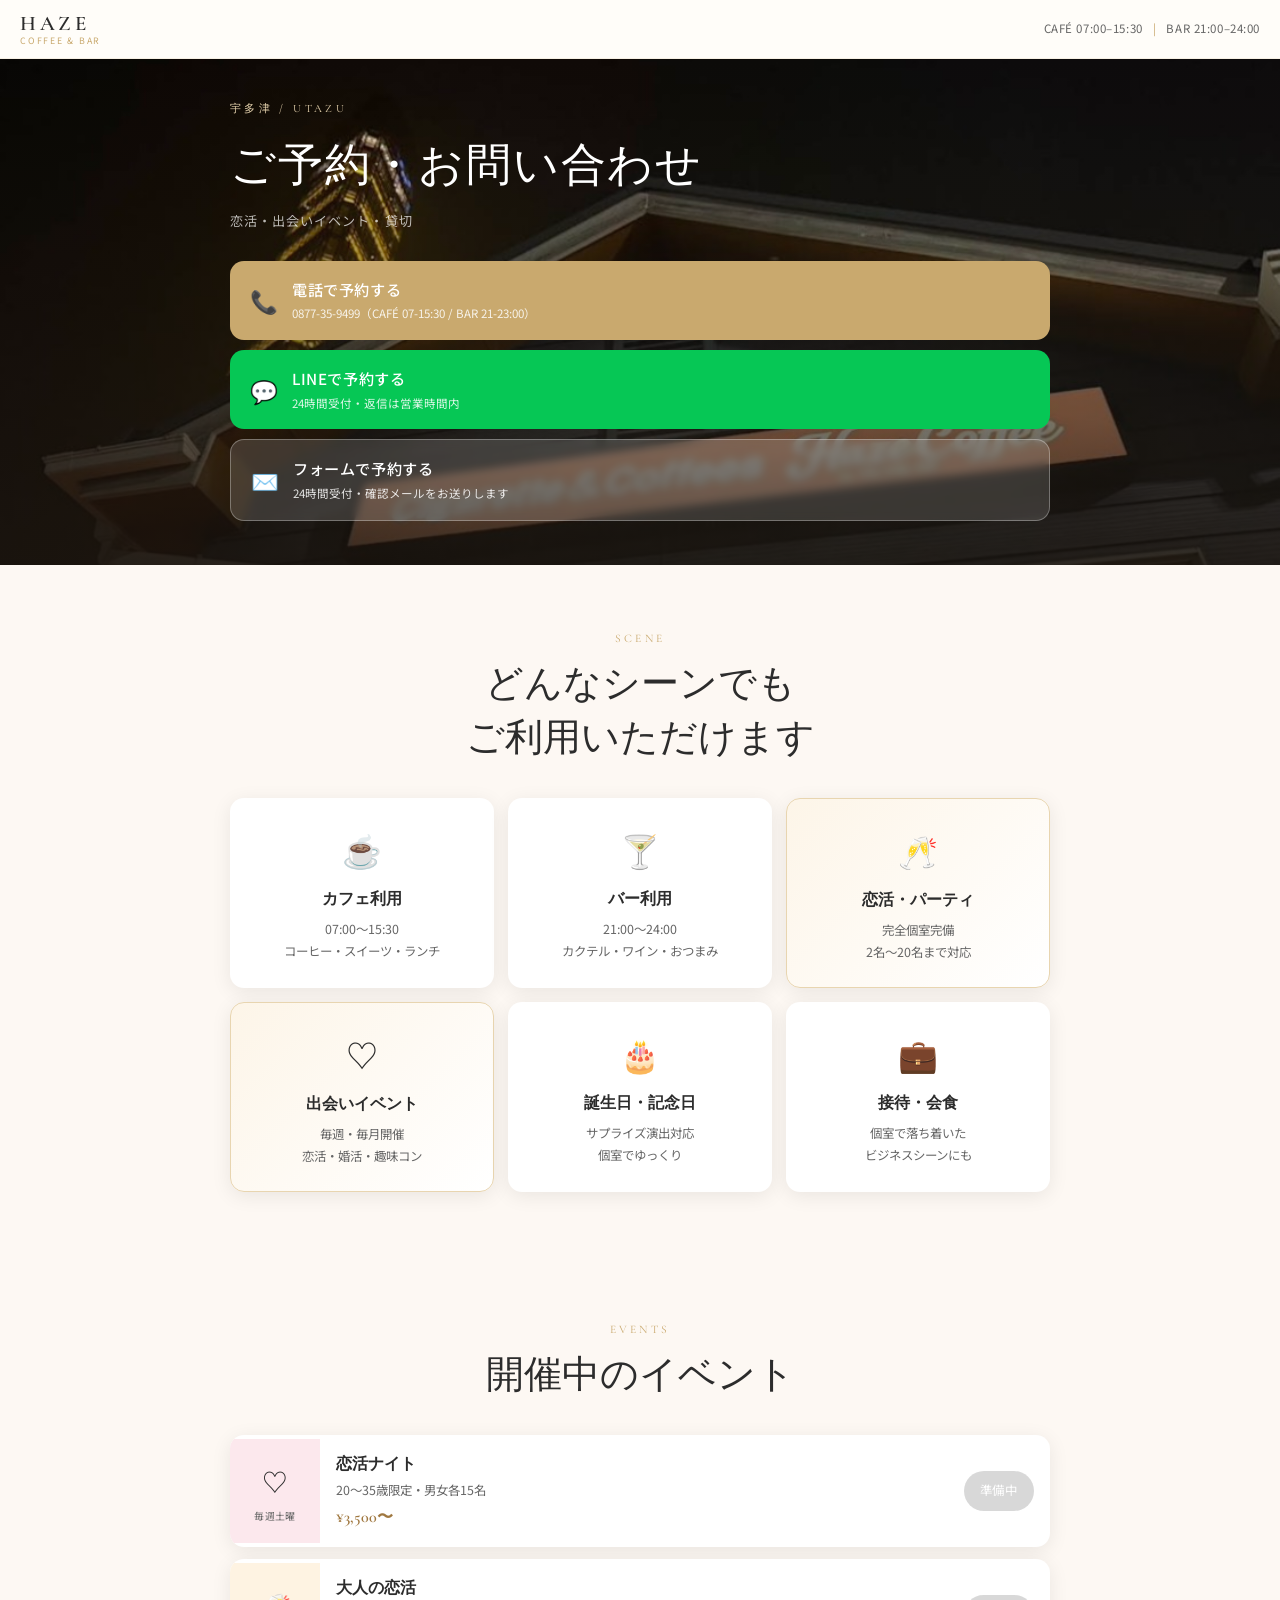
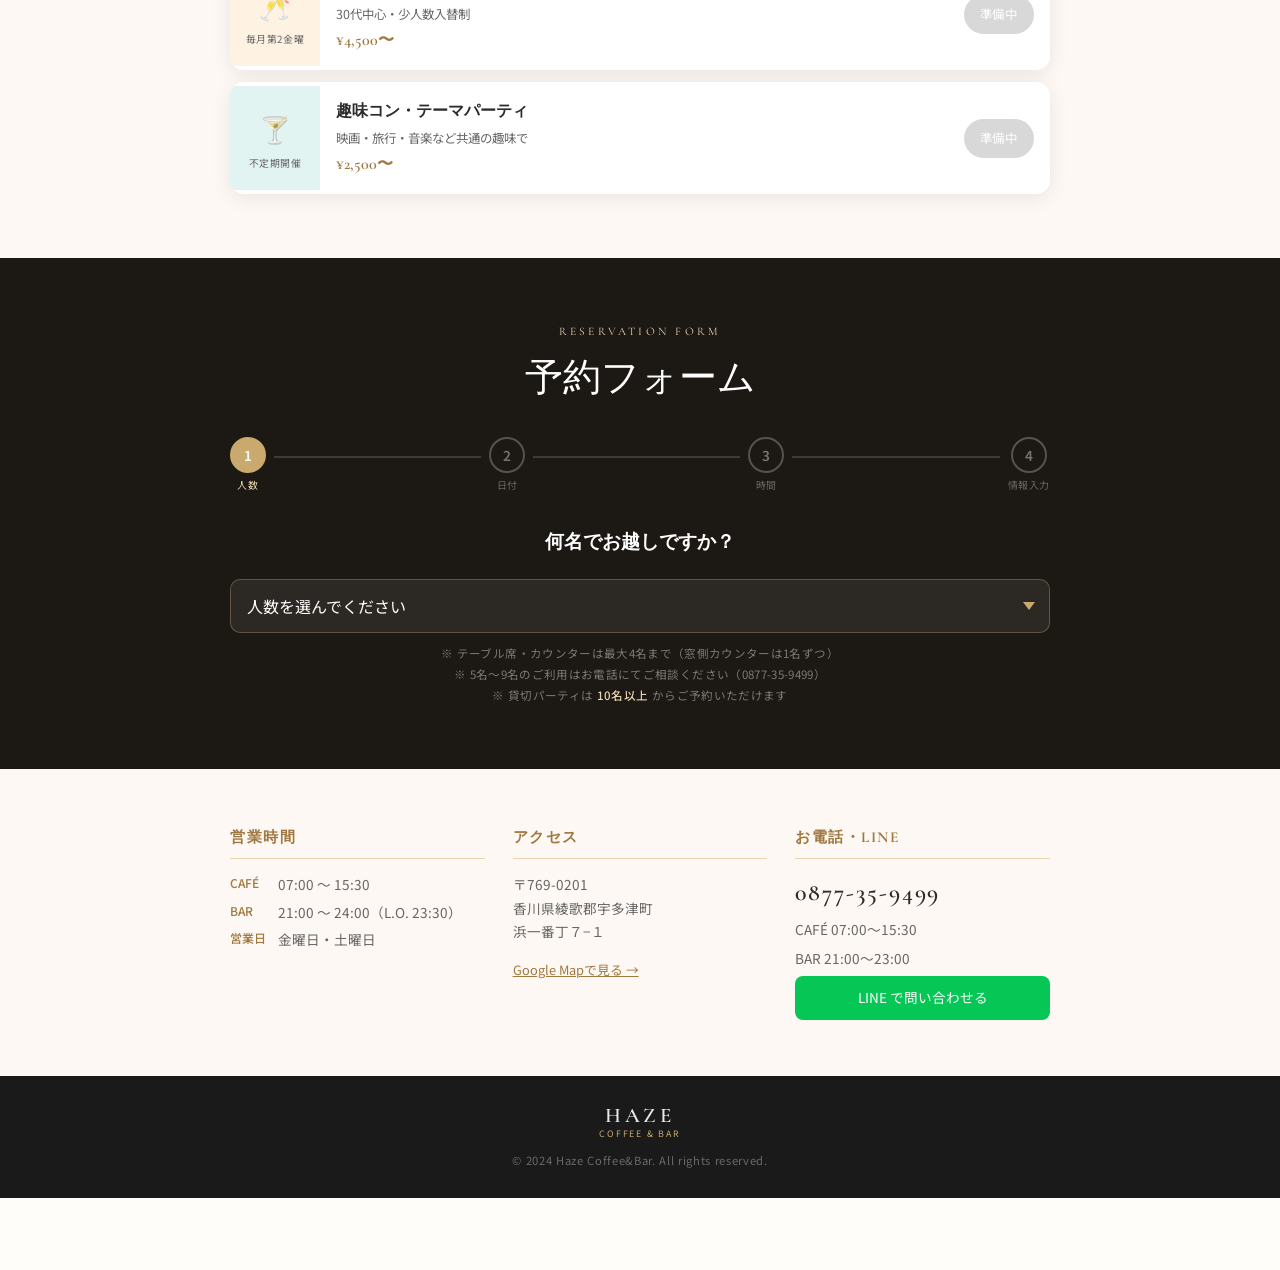
==== commit e79e3267: "恋活に変更・文言カジュアル化・4席種管理（窓側/バーカウンター）対応" ====
--- a/lp.html
+++ b/lp.html
@@ -4,7 +4,7 @@
   <meta charset="UTF-8">
   <meta name="viewport" content="width=device-width, initial-scale=1.0">
   <title>ご予約 | Haze Coffee&Bar</title>
-  <meta name="description" content="Haze Coffee&Bar のご予約はこちら。合コン・個室・出会いイベント・カフェ利用など、お気軽にご予約ください。">
+  <meta name="description" content="Haze Coffee&Bar のご予約はこちら。恋活・出会いイベント・貸切など、お気軽にご予約ください。">
   <link rel="stylesheet" href="lp.css">
   <link rel="preconnect" href="https://fonts.googleapis.com">
   <link rel="preconnect" href="https://fonts.gstatic.com" crossorigin>
@@ -34,7 +34,7 @@
     <div class="lp-hero__content">
       <p class="lp-hero__eyebrow">宇多津 / UTAZU</p>
       <h1 class="lp-hero__title">ご予約・お問い合わせ</h1>
-      <p class="lp-hero__sub">合コン・個室・出会いイベント・カフェ利用</p>
+      <p class="lp-hero__sub">恋活・出会いイベント・貸切</p>
       <div class="lp-hero__cta-group">
         <a href="tel:0877-35-9499" class="cta-btn cta-btn--phone">
           <span class="cta-btn__icon">📞</span>
@@ -79,7 +79,7 @@
         </div>
         <div class="scene-card highlight">
           <div class="scene-card__icon">🥂</div>
-          <h3>合コン・パーティ</h3>
+          <h3>恋活・パーティ</h3>
           <p>完全個室完備<br>2名〜20名まで対応</p>
         </div>
         <div class="scene-card highlight">
@@ -125,7 +125,7 @@
             <span class="event-freq">毎月第2金曜</span>
           </div>
           <div class="event-item__right">
-            <h3>大人の合コン会</h3>
+            <h3>大人の恋活</h3>
             <p>30代中心・少人数入替制</p>
             <span class="event-price">¥4,500〜</span>
           </div>
@@ -193,7 +193,7 @@
         </select>
 
         <div class="guest-notices">
-          <p class="notice-sm">※ テーブル席・カウンターは最大4名まで</p>
+          <p class="notice-sm">※ テーブル席・カウンターは最大4名まで（窓側カウンターは1名ずつ）</p>
           <p class="notice-sm">※ 5名〜9名のご利用はお電話にてご相談ください（0877-35-9499）</p>
           <p class="notice-sm">※ 貸切パーティは <strong>10名以上</strong> からご予約いただけます</p>
         </div>
@@ -203,7 +203,8 @@
           <h3 class="step-title" style="margin-top:28px">ご希望の席タイプは？</h3>
           <div class="seat-type-grid">
             <button class="seat-btn" data-type="table">🪑 テーブル席</button>
-            <button class="seat-btn" data-type="counter">🍺 カウンター</button>
+            <button class="seat-btn" data-type="window_counter">🪟 窓側カウンター</button>
+            <button class="seat-btn" data-type="bar_counter">🍺 バーカウンター</button>
           </div>
         </div>
       </div>
@@ -258,8 +259,8 @@
           <div class="lp-form-group" id="barPurposeGroup" style="display:none">
             <label>ご利用目的（任意）</label>
             <div class="purpose-grid bar-purpose-grid">
-              <label class="purpose-btn"><input type="radio" name="barPurpose" value="goukon"><span>合コン</span></label>
-              <label class="purpose-btn purpose-btn--disabled"><input type="radio" name="barPurpose" value="event" disabled><span>イベント参加<br><small class="coming-tag">準備中</small></span></label>
+              <label class="purpose-btn purpose-btn--disabled"><input type="radio" name="barPurpose" value="goukon" disabled><span>恋活<br><small class="coming-tag">準備中</small></span></label>
+              <label class="purpose-btn"><input type="radio" name="barPurpose" value="event"><span>イベント参加</span></label>
               <label class="purpose-btn"><input type="radio" name="barPurpose" value="party"><span>貸切パーティ</span></label>
             </div>
             <p class="purpose-note">※ 未選択の場合は通常のバー利用となります</p>
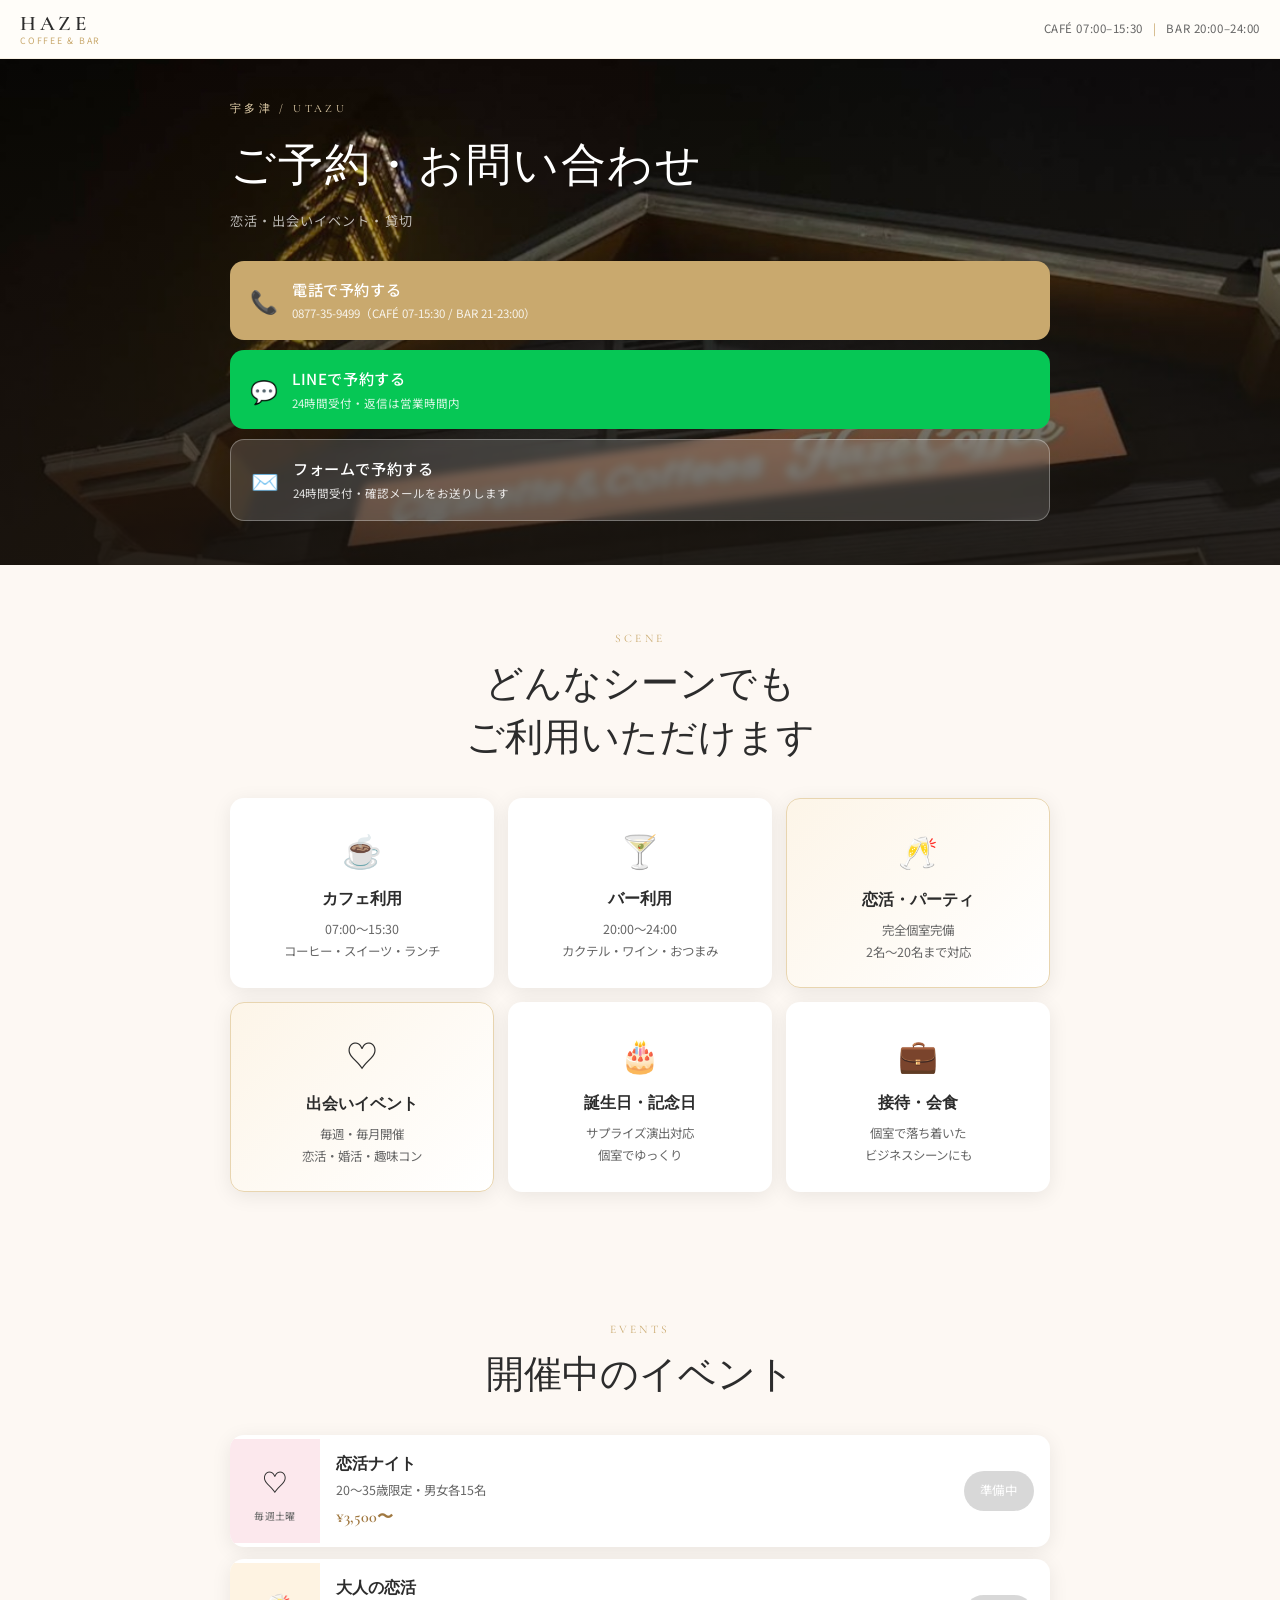
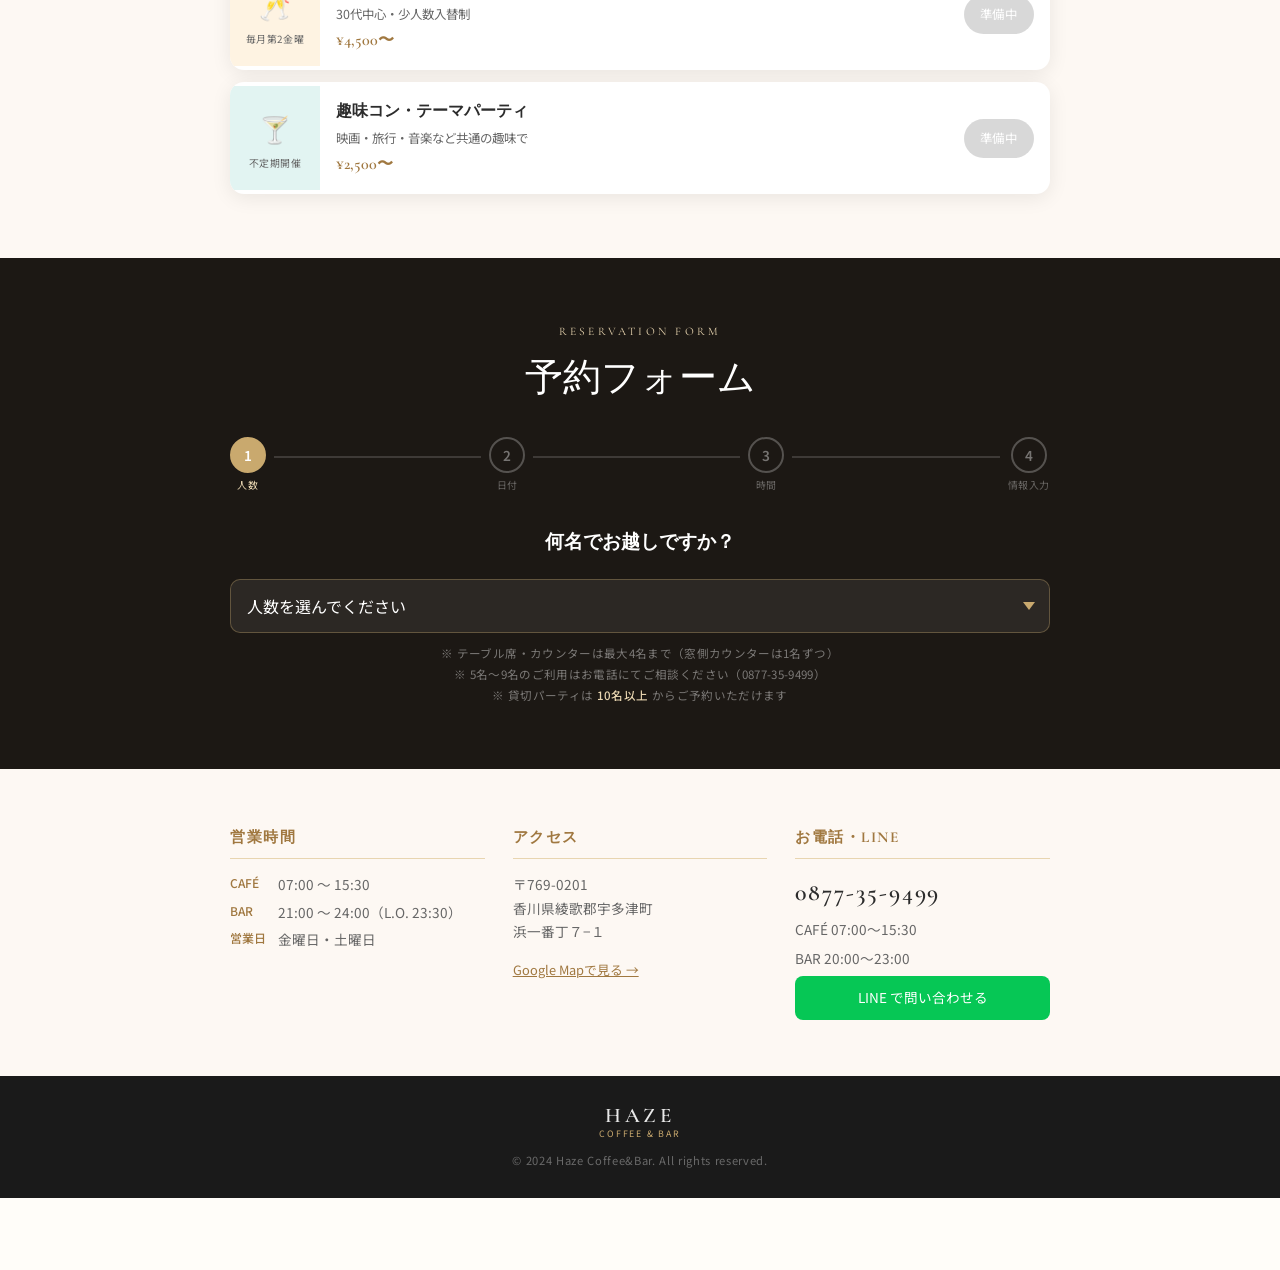
==== commit 6ed480a4: "バー営業時間を20:00OPENに変更" ====
--- a/lp.html
+++ b/lp.html
@@ -21,7 +21,7 @@
     <div class="lp-header__hours">
       <span>CAFÉ 07:00–15:30</span>
       <span class="sep">|</span>
-      <span>BAR 21:00–24:00</span>
+      <span>BAR 20:00–24:00</span>
     </div>
   </header>
 
@@ -75,7 +75,7 @@
         <div class="scene-card">
           <div class="scene-card__icon">🍸</div>
           <h3>バー利用</h3>
-          <p>21:00〜24:00<br>カクテル・ワイン・おつまみ</p>
+          <p>20:00〜24:00<br>カクテル・ワイン・おつまみ</p>
         </div>
         <div class="scene-card highlight">
           <div class="scene-card__icon">🥂</div>
@@ -230,7 +230,7 @@
           <div class="time-grid" id="cafeGrid"></div>
         </div>
         <div id="barTimes" style="display:none">
-          <p class="time-section-label">🍸 BAR TIME（21:00〜23:30 L.O.）</p>
+          <p class="time-section-label">🍸 BAR TIME（20:00〜23:30 L.O.）</p>
           <div class="time-grid" id="barGrid"></div>
         </div>
         <div class="step-nav">
@@ -320,7 +320,7 @@
           <h3>お電話・LINE</h3>
           <a href="tel:0877-35-9499" class="big-phone">0877-35-9499</a>
           <p class="phone-note">CAFÉ 07:00〜15:30</p>
-          <p class="phone-note">BAR 21:00〜23:00</p>
+          <p class="phone-note">BAR 20:00〜23:00</p>
           <a href="#" class="line-btn">LINE で問い合わせる</a>
         </div>
       </div>
